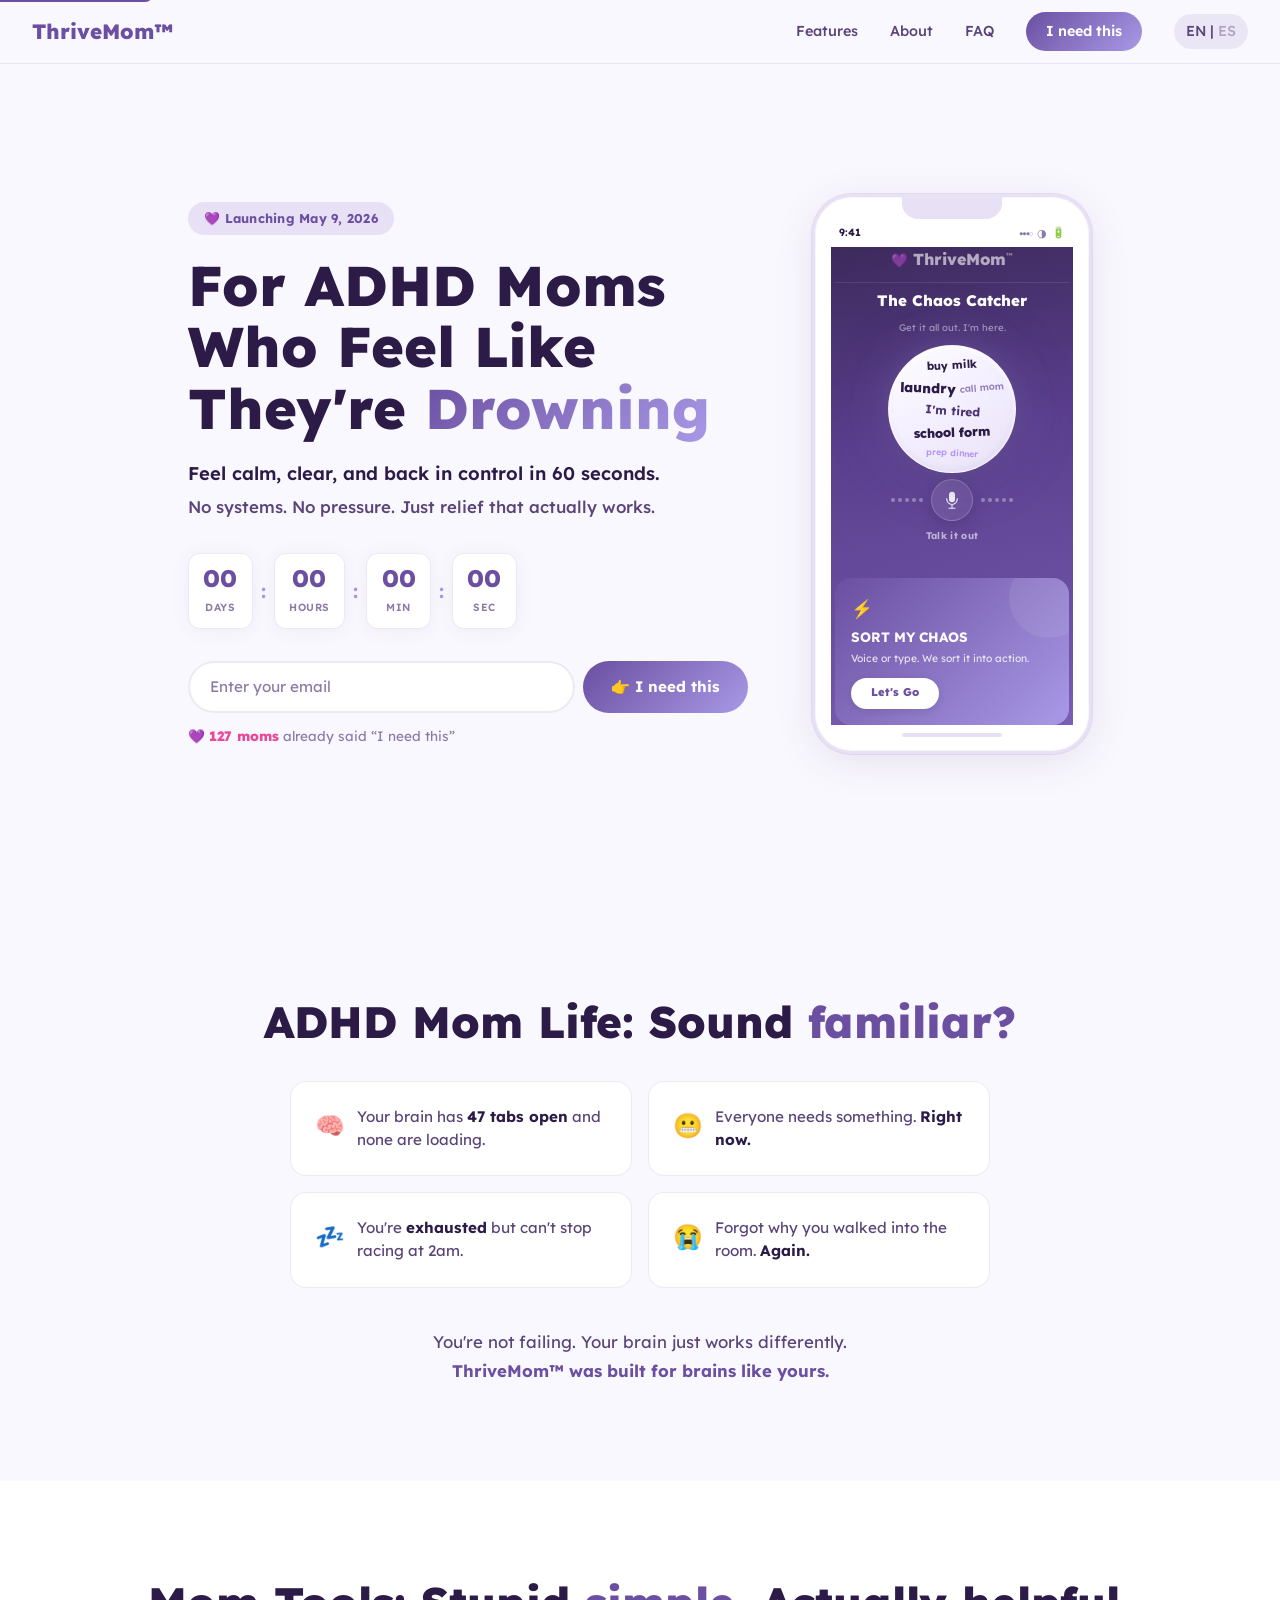
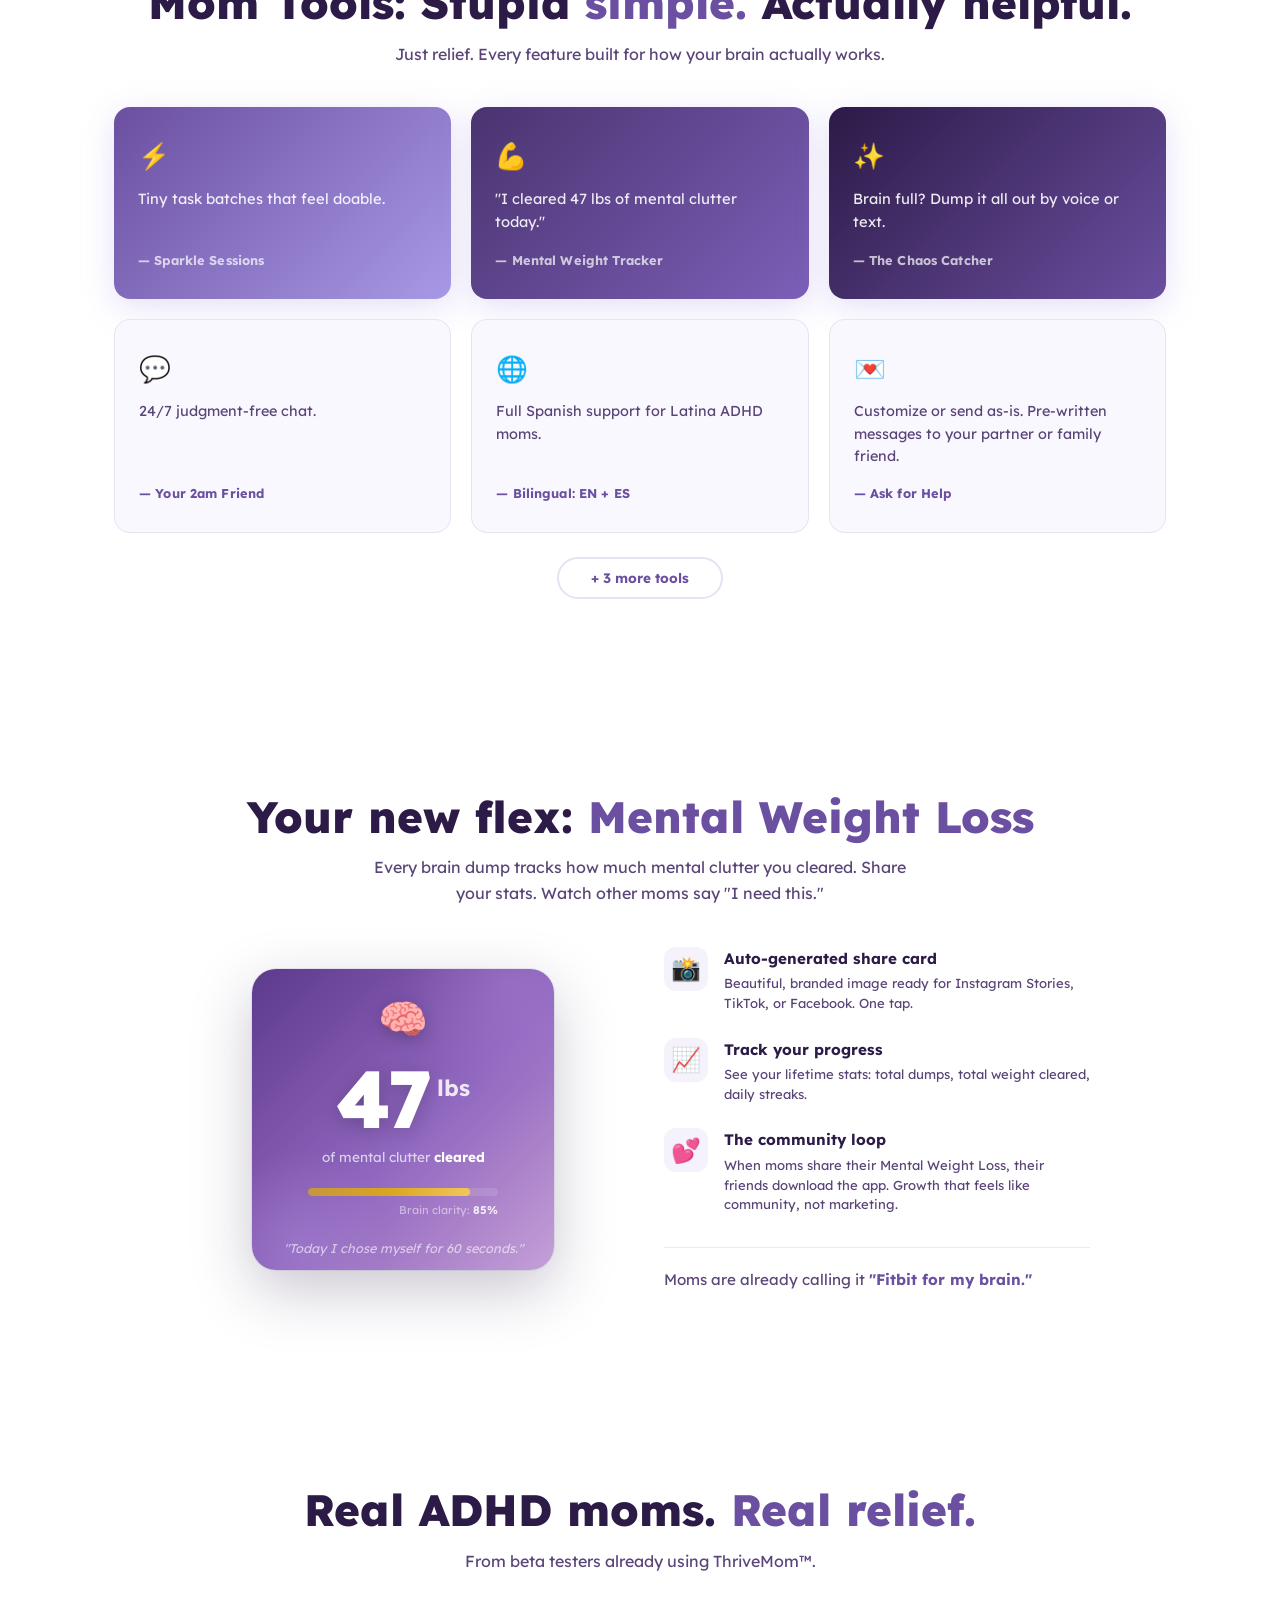
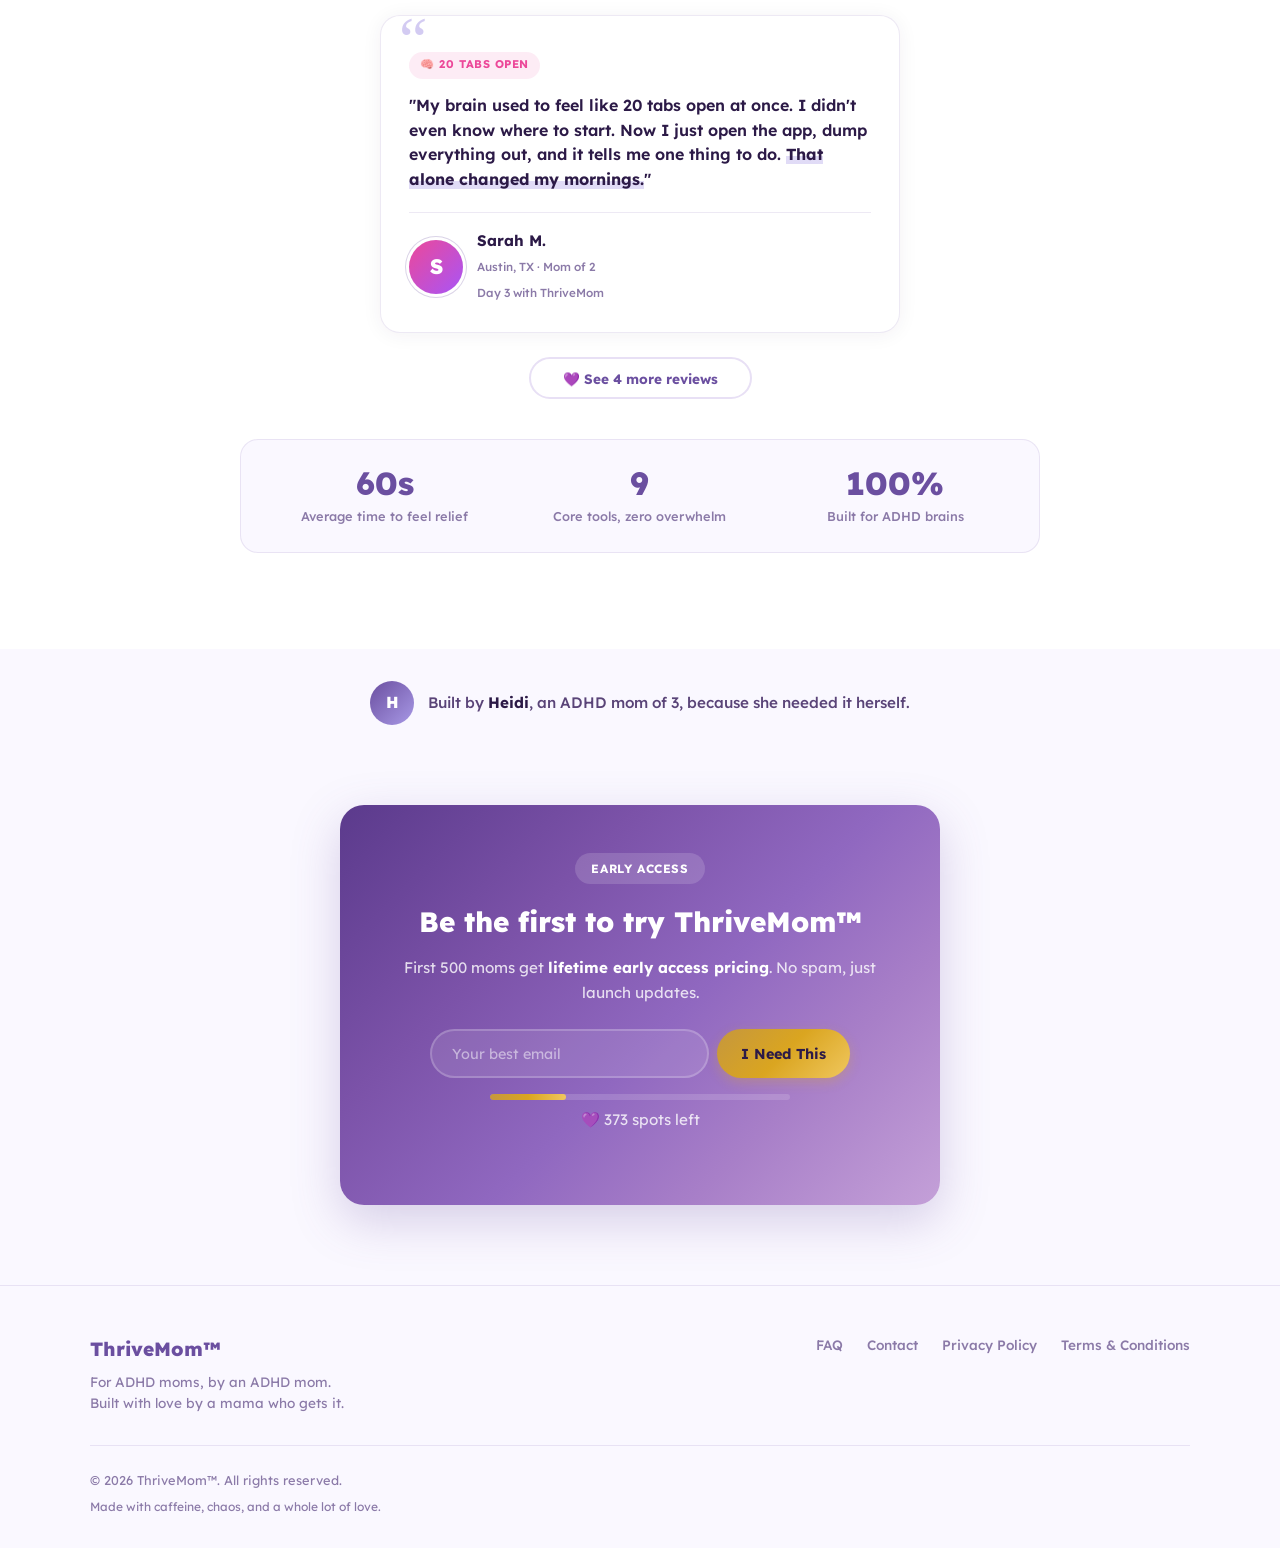
==== index.html @ eefe81d2 "Add copy protection: disable right-click, text select, AI scrapers - Disable right-click context men" ====
<!DOCTYPE html>
<html lang="en">
<head>
  <meta charset="UTF-8">
  <meta name="viewport" content="width=device-width, initial-scale=1.0">
  <title>ThriveMom™ | ADHD Moms: Calm, Clear, and in Control Again</title>
  <meta name="description" content="ThriveMom™: the first app for ADHD moms. Feel calm, clear, and in control in 60 seconds. Brain dumps, task batching, guided resets, chat, mood tracking.">
  <meta name="keywords" content="ADHD mom app, ADHD motherhood, overwhelmed mom help, ADHD support app, ADHD tools for moms, mom burnout, ADHD mom support, brain dump app, mental weight loss, chaos catcher, ADHD task batching, bilingual ADHD app, Latina ADHD mom">
  <meta name="author" content="ThriveMom™">
  <meta name="robots" content="index, follow">
  <meta name="theme-color" content="#6b4fa0">
  <link rel="canonical" href="https://thrivemom.app/">
  <link rel="alternate" hreflang="en" href="https://thrivemom.app/">
  <link rel="alternate" hreflang="es" href="https://thrivemom.app/es/">
  <link rel="alternate" hreflang="x-default" href="https://thrivemom.app/">
  <link rel="icon" href="/favicon.ico" sizes="32x32">
  <link rel="icon" href="data:image/svg+xml,<svg xmlns='http://www.w3.org/2000/svg' viewBox='0 0 100 100'><text y='.9em' font-size='90'>💜</text></svg>" type="image/svg+xml">
  <link rel="apple-touch-icon" href="/apple-touch-icon.png">

  <!-- Open Graph -->
  <meta property="og:title" content="ThriveMom™ | The App for ADHD Moms">
  <meta property="og:description" content="The first app for ADHD moms. Feel calm, clear, and in control again in under 60 seconds. Brain dump sorting, task batching, guided resets, 24/7 chat, mood tracking, bilingual EN/ES. Join the waitlist.">
  <meta property="og:url" content="https://thrivemom.app/">
  <meta property="og:type" content="website">
  <meta property="og:site_name" content="ThriveMom™">
  <meta property="og:locale" content="en_US">
  <meta property="og:locale:alternate" content="es_ES">
  <meta property="og:image" content="https://thrivemom.app/images/og-image.png">
  <meta property="og:image:width" content="1200">
  <meta property="og:image:height" content="630">
  <meta property="og:image:type" content="image/png">
  <meta property="og:image:alt" content="ThriveMom™: The app for ADHD moms, relief in 60 seconds">

  <!-- Twitter Card -->
  <meta name="twitter:card" content="summary_large_image">
  <meta name="twitter:title" content="ThriveMom™ | The App for ADHD Moms">
  <meta name="twitter:description" content="The first app for ADHD moms. Feel calm, clear, and in control again in 60 seconds. Join the waitlist.">
  <meta name="twitter:image" content="https://thrivemom.app/images/og-image.png">
  <meta name="twitter:site" content="@ThriveMomApp">

  <!-- Preconnect for performance -->
  <link rel="preconnect" href="https://plausible.io">
  <link rel="dns-prefetch" href="https://plausible.io">
  <link rel="preconnect" href="https://script.google.com">
  <link rel="dns-prefetch" href="https://script.google.com">

  <!-- JSON-LD: WebSite -->
  <script id="ld-website" type="application/ld+json">
  {
    "@context": "https://schema.org",
    "@type": "WebSite",
    "name": "ThriveMom\u2122",
    "url": "https://thrivemom.app/",
    "description": "The first app built for ADHD moms. Feel calm, clear, and in control again in under 60 seconds.",
    "inLanguage": ["en", "es"]
  }
  </script>

  <!-- JSON-LD: Organization -->
  <script id="ld-org" type="application/ld+json">
  {
    "@context": "https://schema.org",
    "@type": "Organization",
    "name": "ThriveMom\u2122",
    "url": "https://thrivemom.app/",
    "logo": "https://thrivemom.app/images/og-image.png",
    "founder": {
      "@type": "Person",
      "name": "Heidi",
      "description": "ADHD mom of 3 who built ThriveMom because she needed it herself"
    },
    "sameAs": [
      "https://twitter.com/ThriveMomApp"
    ],
    "areaServed": {
      "@type": "Country",
      "name": "US"
    }
  }
  </script>

  <!-- JSON-LD: App -->
  <script id="ld-app" type="application/ld+json">
  {
    "@context": "https://schema.org",
    "@type": "SoftwareApplication",
    "name": "ThriveMom\u2122",
    "applicationCategory": "LifestyleApplication",
    "operatingSystem": "iOS, Android",
    "description": "The first app built for ADHD moms. Feel calm, clear, and in control again in under 60 seconds with brain dump sorting, task batching, guided resets, 24/7 chat, mood tracking, and bilingual EN/ES support.",
    "url": "https://thrivemom.app",
    "author": {
      "@type": "Organization",
      "name": "ThriveMom\u2122",
      "url": "https://thrivemom.app"
    },
    "offers": {
      "@type": "Offer",
      "price": "0",
      "priceCurrency": "USD",
      "description": "Free tier available. Early access pricing for waitlist members."
    }
  }
  </script>

  <!-- JSON-LD: FAQ (rich snippets) -->
  <script id="ld-faq" type="application/ld+json">
  {
    "@context": "https://schema.org",
    "@type": "FAQPage",
    "mainEntity": [
      {
        "@type": "Question",
        "name": "When does ThriveMom\u2122 launch?",
        "acceptedAnswer": {
          "@type": "Answer",
          "text": "May 9, 2026. Join the waitlist to get notified the moment it goes live. Early waitlist members get priority access and special pricing."
        }
      },
      {
        "@type": "Question",
        "name": "Is ThriveMom\u2122 only for moms with an ADHD diagnosis?",
        "acceptedAnswer": {
          "@type": "Answer",
          "text": "Not at all. Whether you have a formal diagnosis, suspect you might have ADHD, or just feel chronically overwhelmed as a mom, ThriveMom\u2122 is designed for you."
        }
      },
      {
        "@type": "Question",
        "name": "Is ThriveMom\u2122 free?",
        "acceptedAnswer": {
          "@type": "Answer",
          "text": "ThriveMom\u2122 will have a free tier with core features. Early waitlist members (first 500) get lifetime early access pricing on the full version."
        }
      },
      {
        "@type": "Question",
        "name": "What makes ThriveMom\u2122 different?",
        "acceptedAnswer": {
          "@type": "Answer",
          "text": "Most apps are built for neurotypical brains. ThriveMom\u2122 is specifically designed for ADHD: low friction, instant gratification, no guilt trips. Everything takes under 60 seconds to start."
        }
      },
      {
        "@type": "Question",
        "name": "What is the Chaos Catcher?",
        "acceptedAnswer": {
          "@type": "Answer",
          "text": "A brain dump tool. Talk or type everything on your mind, hit Sort My Chaos, and it instantly organizes everything into action categories. It tracks your Mental Weight so you can see how many pounds of mental clutter you cleared and share it on social media."
        }
      },
      {
        "@type": "Question",
        "name": "Is ThriveMom\u2122 available in Spanish?",
        "acceptedAnswer": {
          "@type": "Answer",
          "text": "Yes. ThriveMom\u2122 has full bilingual support in English and Spanish, built specifically for Latina ADHD moms. Switch anytime with one tap."
        }
      }
    ]
  }
  </script>

  <!-- Analytics (Plausible) -->
  <script defer data-domain="thrivemom.app" src="https://plausible.io/js/script.js"></script>

  <!-- Block AI scrapers and content copying bots -->
  <meta name="robots" content="index, follow, noai, noimageai">

  <link rel="preload" href="fonts/lexend-latin.woff2" as="font" type="font/woff2" crossorigin>
  <link rel="stylesheet" href="styles.css?v=7">
</head>
<body>

  <a href="#top" class="skip-link">Skip to content</a>

  <!-- NAV -->
  <nav aria-label="Main navigation">
    <a href="/" class="nav-logo">ThriveMom™</a>
    <div class="nav-links" id="navLinks">
      <a href="#features">Features</a>
      <a href="#proof">About</a>
      <a href="/faq.html">FAQ</a>
      <a href="#waitlist" class="nav-cta">I need this</a>
      <a href="/es/" class="lang-toggle" aria-label="Switch language">
        <span class="lang-en">EN</span> | <span class="lang-es">ES</span>
      </a>
    </div>
    <button class="mobile-toggle" onclick="document.getElementById('navLinks').classList.toggle('open')" aria-label="Toggle menu">
      <span></span><span></span><span></span>
    </button>
  </nav>

  <!-- HERO -->
  <main>
  <section class="hero" id="top" aria-label="ThriveMom™ app pre-launch for ADHD moms">
    <div class="hero-content">
      <div class="hero-badge">&#128156; Launching May 9, 2026</div>
      <h1>For ADHD Moms Who Feel Like They're <span class="gradient-text">Drowning</span></h1>
      <p class="hero-sub">Feel calm, clear, and back in control in 60 seconds.<br><span class="hero-sub-light">No systems. No pressure. Just relief that actually works.</span></p>

      <!-- Countdown -->
      <div class="countdown" id="countdown" aria-label="Countdown to launch" role="timer">
        <div class="countdown-block">
          <span class="countdown-num" id="cd-days">00</span>
          <span class="countdown-label">Days</span>
        </div>
        <div class="countdown-sep">:</div>
        <div class="countdown-block">
          <span class="countdown-num" id="cd-hours">00</span>
          <span class="countdown-label">Hours</span>
        </div>
        <div class="countdown-sep">:</div>
        <div class="countdown-block">
          <span class="countdown-num" id="cd-mins">00</span>
          <span class="countdown-label">Min</span>
        </div>
        <div class="countdown-sep">:</div>
        <div class="countdown-block">
          <span class="countdown-num" id="cd-secs">00</span>
          <span class="countdown-label">Sec</span>
        </div>
      </div>

      <!-- Waitlist form -->
      <form id="heroForm" class="hero-form" onsubmit="return handleWaitlist(event, 'hero')" aria-label="Join the ThriveMom™ waitlist">
        <label for="heroEmail" class="sr-only">Email address</label>
        <input type="email" id="heroEmail" placeholder="Enter your email" autocomplete="email" required aria-label="Email address for waitlist">
        <button type="submit" id="heroBtn">&#128073; I need this</button>
      </form>
      <div id="heroSuccess" class="form-success" style="display:none;">
        <span class="success-icon">&#10003;</span>
        <p>You're on the list! Check your inbox.</p>
      </div>
      <p class="hero-proof">&#128156; <strong><span id="waitlistCount">127</span> moms</strong> already said &ldquo;I need this&rdquo;</p>
    </div>

    <!-- App mockup -->
    <div class="hero-mockup" role="img" aria-label="ThriveMom™ Chaos Catcher: voice and text brain dump with smart sorting">
      <div class="phone-frame">
        <div class="phone-notch"></div>
        <div class="phone-status-bar">
          <span class="status-time">9:41</span>
          <span class="status-icons">
            <span class="status-signal">&#9679;&#9679;&#9679;&#9675;</span>
            <span class="status-wifi">&#9681;</span>
            <span class="status-battery">&#128267;</span>
          </span>
        </div>
        <div class="phone-screen chaos-screen">
          <div class="mock-header chaos-header">
            <span class="mock-logo-icon">&#128156;</span> ThriveMom<sup style="font-size:0.45rem;vertical-align:super;opacity:0.6">™</sup>
          </div>
          <div class="chaos-title">The Chaos Catcher</div>
          <div class="chaos-subtitle">Get it all out. I'm here.</div>
          <div class="chaos-circle">
            <span class="chaos-word" style="font-size:0.7rem;font-weight:700;transform:rotate(-3deg)">buy milk</span>
            <span class="chaos-word" style="font-size:0.85rem;font-weight:800;transform:rotate(2deg)">laundry</span>
            <span class="chaos-word" style="font-size:0.6rem;font-weight:600;transform:rotate(-5deg);opacity:0.7">call mom</span>
            <span class="chaos-word" style="font-size:0.75rem;font-weight:700;transform:rotate(4deg)">I'm tired</span>
            <span class="chaos-word" style="font-size:0.8rem;font-weight:800;transform:rotate(-2deg)">school form</span>
            <span class="chaos-word" style="font-size:0.55rem;font-weight:600;transform:rotate(3deg);opacity:0.6">prep dinner</span>
          </div>
          <div class="chaos-mic">
            <div class="chaos-wave-dots">
              <span></span><span></span><span></span><span></span><span></span>
            </div>
            <div class="chaos-mic-btn">
              <svg width="18" height="18" viewBox="0 0 24 24" fill="rgba(255,255,255,0.9)"><path d="M12 1a4 4 0 0 0-4 4v6a4 4 0 0 0 8 0V5a4 4 0 0 0-4-4z"/><path d="M19 10v1a7 7 0 0 1-14 0v-1M12 18.5V23M8 23h8" stroke="rgba(255,255,255,0.9)" stroke-width="1.5" stroke-linecap="round" fill="none"/></svg>
            </div>
            <div class="chaos-wave-dots">
              <span></span><span></span><span></span><span></span><span></span>
            </div>
          </div>
          <div class="chaos-mic-label">Talk it out</div>
          <div class="mock-card">
            <div class="mock-card-icon">&#9889;</div>
            <div class="mock-card-title">SORT MY CHAOS</div>
            <div class="mock-card-desc">Voice or type. We sort it into action.</div>
            <div class="mock-card-btn">Let's Go</div>
          </div>
        </div>
        <div class="phone-home-bar"></div>
      </div>
    </div>
  </section>

  <!-- PROBLEM: ADHD Mom Struggles -->
  <section class="problem" id="problem" aria-label="Common ADHD mom struggles">
    <div class="container">
      <h2 class="section-title">ADHD Mom Life: Sound <span class="highlight">familiar?</span></h2>
      <div class="problem-grid">
        <div class="problem-card">
          <div class="problem-icon">&#129504;</div>
          <p>Your brain has <strong>47 tabs open</strong> and none are loading.</p>
        </div>
        <div class="problem-card">
          <div class="problem-icon">&#128556;</div>
          <p>Everyone needs something. <strong>Right now.</strong></p>
        </div>
        <div class="problem-card">
          <div class="problem-icon">&#128164;</div>
          <p>You're <strong>exhausted</strong> but can't stop racing at 2am.</p>
        </div>
        <div class="problem-card">
          <div class="problem-icon">&#128557;</div>
          <p>Forgot why you walked into the room. <strong>Again.</strong></p>
        </div>
      </div>
      <p class="problem-cta">You're not failing. Your brain just works differently.<br><strong>ThriveMom™ was built for brains like yours.</strong></p>
    </div>
  </section>

  <!-- FEATURES: ADHD Support Tools -->
  <section class="features" id="features" aria-label="ThriveMom™ app features for ADHD moms">
    <div class="container">
      <h2 class="section-title">Mom Tools: Stupid <span class="highlight">simple.</span> Actually helpful.</h2>
      <p class="section-desc">Just relief. Every feature built for how your brain actually works.</p>
      <div class="features-grid">
        <div class="feature-card featured">
          <div class="feature-icon">&#9889;</div>
          <p class="feature-benefit">Tiny task batches that feel doable.</p>
          <h3 class="feature-name">&mdash; Sparkle Sessions</h3>
        </div>
        <div class="feature-card featured">
          <div class="feature-icon">&#128170;</div>
          <p class="feature-benefit">"I cleared 47 lbs of mental clutter today."</p>
          <h3 class="feature-name">&mdash; Mental Weight Tracker</h3>
        </div>
        <div class="feature-card featured">
          <div class="feature-icon">&#10024;</div>
          <p class="feature-benefit">Brain full? Dump it all out by voice or text.</p>
          <h3 class="feature-name">&mdash; The Chaos Catcher</h3>
        </div>
        <div class="feature-card">
          <div class="feature-icon">&#128172;</div>
          <p class="feature-benefit">24/7 judgment-free chat.</p>
          <h3 class="feature-name">&mdash; Your 2am Friend</h3>
        </div>
        <div class="feature-card">
          <div class="feature-icon">&#127760;</div>
          <p class="feature-benefit">Full Spanish support for Latina ADHD moms.</p>
          <h3 class="feature-name">&mdash; Bilingual: EN + ES</h3>
        </div>
        <div class="feature-card">
          <div class="feature-icon">&#128140;</div>
          <p class="feature-benefit">Customize or send as-is. Pre-written messages to your partner or family friend.</p>
          <h3 class="feature-name">&mdash; Ask for Help</h3>
        </div>
      </div>
      <!-- Hidden cards -->
      <div class="features-grid features-extra" id="featuresExtra" style="display:none;margin-top:1.25rem;">
        <div class="feature-card">
          <div class="feature-icon">&#128200;</div>
          <p class="feature-benefit">Daily check-ins, weekly mood maps, wins jar, and streaks.</p>
          <h3 class="feature-name">&mdash; Mood Tracking</h3>
        </div>
        <div class="feature-card">
          <div class="feature-icon">&#129495;&#8205;&#9792;&#65039;</div>
          <p class="feature-benefit">Mood-specific breathing exercises.</p>
          <h3 class="feature-name">&mdash; Quick Reset</h3>
        </div>
        <div class="feature-card">
          <div class="feature-icon">&#9201;</div>
          <p class="feature-benefit">Breaks tasks into tiny, doable chunks.</p>
          <h3 class="feature-name">&mdash; Focus Timer</h3>
        </div>
      </div>
      <button class="features-toggle" id="featuresToggle" onclick="toggleMoreFeatures()">
        + 3 more tools
      </button>
    </div>
  </section>

  <!-- MENTAL WEIGHT: The Viral Hook -->
  <section class="chat-preview" id="mental-weight" aria-label="Mental Weight Tracker viral sharing feature">
    <div class="container">
      <h2 class="section-title">Your new flex: <span class="highlight">Mental Weight Loss</span></h2>
      <p class="section-desc">Every brain dump tracks how much mental clutter you cleared. Share your stats. Watch other moms say "I need this."</p>

      <div class="mw-showcase">
        <!-- Left: the share card (what gets posted to socials) -->
        <div class="mw-card" role="img" aria-label="Mental Weight share card showing 47 lbs cleared">
          <div class="mw-card-glow"></div>
          <div class="mw-card-inner">
            <div class="mw-card-badge">&#128156; ThriveMom™</div>
            <div class="mw-card-emoji">&#129504;</div>
            <div class="mw-card-number-wrap">
              <div class="mw-card-number">47</div>
              <div class="mw-card-lbs">lbs</div>
            </div>
            <div class="mw-card-unit">of mental clutter <strong>cleared</strong></div>
            <div class="mw-card-bar-wrap">
              <div class="mw-card-bar"><div class="mw-card-bar-fill"></div></div>
              <div class="mw-card-clarity">Brain clarity: <strong>85%</strong></div>
            </div>
            <div class="mw-card-quote">"Today I chose myself for 60 seconds."</div>
            <div class="mw-card-tags">#MentalWeightLoss &nbsp; #ADHDMom &nbsp; #ThriveMom</div>
          </div>
        </div>

        <!-- Right: social proof + explanation -->
        <div class="mw-details">
          <div class="mw-detail-item">
            <span class="mw-detail-icon">&#128248;</span>
            <div>
              <strong>Auto-generated share card</strong>
              <p>Beautiful, branded image ready for Instagram Stories, TikTok, or Facebook. One tap.</p>
            </div>
          </div>
          <div class="mw-detail-item">
            <span class="mw-detail-icon">&#128200;</span>
            <div>
              <strong>Track your progress</strong>
              <p>See your lifetime stats: total dumps, total weight cleared, daily streaks.</p>
            </div>
          </div>
          <div class="mw-detail-item">
            <span class="mw-detail-icon">&#128149;</span>
            <div>
              <strong>The community loop</strong>
              <p>When moms share their Mental Weight Loss, their friends download the app. Growth that feels like community, not marketing.</p>
            </div>
          </div>
          <p class="mw-fitbit">Moms are already calling it <strong>"Fitbit for my brain."</strong></p>
        </div>
      </div>
    </div>
  </section>

  <!-- SOCIAL PROOF / REVIEWS -->
  <section class="social-proof" id="proof" aria-label="Real reviews from beta testers">
    <div class="container">
      <h2 class="section-title">Real ADHD moms. <span class="highlight">Real relief.</span></h2>
      <p class="section-desc">From beta testers already using ThriveMom&trade;.</p>

      <div class="reviews-grid">
        <div class="review-card">
          <span class="review-context">&#129504; 20 tabs open</span>
          <p class="review-quote">"My brain used to feel like 20 tabs open at once. I didn't even know where to start. Now I just open the app, dump everything out, and it tells me one thing to do. <strong>That alone changed my mornings.</strong>"</p>
          <div class="review-attrib">
            <div class="review-avatar a1">S</div>
            <div class="review-meta">
              <strong>Sarah M.</strong>
              <span>Austin, TX &middot; Mom of 2<br>Day 3 with ThriveMom</span>
            </div>
          </div>
        </div>
      </div>

      <div class="reviews-grid reviews-extra" id="reviewsExtra" style="display:none;margin-top:1.25rem;">
        <div class="review-card">
          <span class="review-context">&#128566; Overwhelm shutdown</span>
          <p class="review-quote">"I thought something was wrong with me. I'd get overwhelmed and shut down constantly. <strong>This is the first thing that actually calms me down without making me feel worse.</strong>"</p>
          <div class="review-attrib">
            <div class="review-avatar a2">J</div>
            <div class="review-meta">
              <strong>Jessica R.</strong>
              <span>Portland, OR &middot; Mom of 3<br>2 weeks in, used daily</span>
            </div>
          </div>
        </div>
        <div class="review-card">
          <span class="review-context">&#127744; Mid-spiral rescue</span>
          <p class="review-quote">"I didn't think anything could help in the moment. But I tried it once when I was spiraling... <strong>and within a minute I felt more in control.</strong>"</p>
          <div class="review-attrib">
            <div class="review-avatar a3">M</div>
            <div class="review-meta">
              <strong>Maria L.</strong>
              <span>Miami, FL &middot; Mom of 1<br>21 days, daily user</span>
            </div>
          </div>
        </div>
        <div class="review-card">
          <span class="review-context">&#9889; Morning chaos</span>
          <p class="review-quote">"Getting my kids ready used to feel chaotic every single day. Now I use this before things spiral, and everything feels... lighter. <strong>Not perfect. Just manageable.</strong>"</p>
          <div class="review-attrib">
            <div class="review-avatar a4">D</div>
            <div class="review-meta">
              <strong>Diana K.</strong>
              <span>Denver, CO &middot; Mom of 2<br>1 week in</span>
            </div>
          </div>
        </div>
        <div class="review-card">
          <span class="review-context">&#128156; Showing up calmer</span>
          <p class="review-quote">"I always felt like I was failing at motherhood. This doesn't fix everything... <strong>but it helps me show up calmer. And that changes everything.</strong>"</p>
          <div class="review-attrib">
            <div class="review-avatar a5">R</div>
            <div class="review-meta">
              <strong>Rachel T.</strong>
              <span>Chicago, IL &middot; Mom of 3<br>10 days, used daily</span>
            </div>
          </div>
        </div>
      </div>

      <button type="button" class="reviews-toggle" id="reviewsToggle" onclick="toggleMoreReviews()">
        &#128156; See 4 more reviews
      </button>

      <div class="review-stats">
        <div class="stat">
          <span class="stat-num">60s</span>
          <span class="stat-label">Average time to feel relief</span>
        </div>
        <div class="stat">
          <span class="stat-num">9</span>
          <span class="stat-label">Core tools, zero overwhelm</span>
        </div>
        <div class="stat">
          <span class="stat-num">100%</span>
          <span class="stat-label">Built for ADHD brains</span>
        </div>
      </div>
    </div>
  </section>

  <!-- FOUNDER ONE-LINER -->
  <div class="founder-line">
    <div class="founder-avatar">H</div>
    <p>Built by <strong>Heidi</strong>, an ADHD mom of 3, because she needed it herself.</p>
  </div>

  <!-- WAITLIST CTA -->
  <section class="waitlist-cta" id="waitlist" aria-label="Join the ThriveMom™ early access waitlist">
    <div class="container">
      <div class="waitlist-box">
        <div class="waitlist-badge">Early Access</div>
        <h2>Be the first to try ThriveMom™</h2>
        <p>First 500 moms get <strong>lifetime early access pricing</strong>. No spam, just launch updates.</p>
        <form id="waitlistForm" class="waitlist-form" onsubmit="return handleWaitlist(event, 'waitlist')" aria-label="Save your spot on the ThriveMom™ waitlist">
          <label for="waitlistEmail" class="sr-only">Email address</label>
          <input type="email" id="waitlistEmail" placeholder="Your best email" autocomplete="email" required aria-label="Email address for early access">
          <button type="submit" id="waitlistBtn">I Need This</button>
        </form>
        <div id="waitlistSuccess" class="form-success" style="display:none;">
          <span class="success-icon">&#10003;</span>
          <p>You're in! We'll email you before anyone else.</p>
        </div>
        <div class="waitlist-progress">
          <div class="progress-bar" role="progressbar" aria-valuenow="127" aria-valuemin="0" aria-valuemax="500" aria-label="373 spots left"><div class="progress-fill" style="width: 25.4%"></div></div>
          <p class="waitlist-count">&#128156; 373 spots left</p>
        </div>
      </div>
    </div>
  </section>

  <!-- FAQ -->
  </main>

  <!-- FOOTER -->
  <footer>
    <div class="footer-content">
      <div class="footer-brand">
        <span class="footer-logo">ThriveMom™</span>
        <p>For ADHD moms, by an ADHD mom.<br>Built with love by a mama who gets it.</p>
      </div>
      <div class="footer-links">
        <a href="/faq.html">FAQ</a>
        <a href="mailto:support@thrivemom.app">Contact</a>
        <a href="/privacy.html">Privacy Policy</a>
        <a href="/terms.html">Terms &amp; Conditions</a>
      </div>
    </div>
    <div class="footer-bottom">
      <p>&copy; 2026 ThriveMom™. All rights reserved.</p>
      <p style="color: var(--text-muted); font-size: 0.75rem; margin-top: 0.4rem;">Made with caffeine, chaos, and a whole lot of love.</p>
    </div>
  </footer>

  <script defer src="script.js?v=18"></script>
  <script>document.addEventListener('contextmenu',function(e){e.preventDefault()});document.onkeydown=function(e){if(e.ctrlKey&&(e.key==='u'||e.key==='s'||e.key==='c'))return false};</script>
</body>
</html>
---- styles.css ----
/* Self-hosted Lexend font */
@font-face {
  font-family: 'Lexend';
  font-style: normal;
  font-weight: 400 800;
  font-display: swap;
  src: url('fonts/lexend-latin.woff2') format('woff2');
  unicode-range: U+0000-00FF, U+0131, U+0152-0153, U+02BB-02BC, U+02C6, U+02DA, U+02DC, U+0304, U+0308, U+0329, U+2000-206F, U+20AC, U+2122, U+2191, U+2193, U+2212, U+2215, U+FEFF, U+FFFD;
}

*, *::before, *::after { box-sizing: border-box; margin: 0; padding: 0; }

:root {
  --purple-deep: #2c1a47;
  --purple-mid: #6b4fa0;
  --purple-light: #a899e6;
  --purple-pale: #e8e0f5;
  --purple-wash: #f5f2fc;
  --bg: #faf8ff;
  --white: #ffffff;
  --text: #2c1a47;
  --text-secondary: #5a4478;
  --text-muted: #8b7aa8;
  --accent-pink: #ec4899;
  --accent-green: #10b981;
  --border: rgba(107, 79, 160, 0.12);
  --shadow: 0 2px 20px rgba(44, 26, 71, 0.06);
  --shadow-lg: 0 8px 40px rgba(44, 26, 71, 0.1);
  --gradient: linear-gradient(135deg, #6b4fa0, #a899e6);
}

html { scroll-behavior: smooth; }

body {
  font-family: 'Lexend', -apple-system, BlinkMacSystemFont, sans-serif;
  background: var(--bg);
  color: var(--text);
  line-height: 1.6;
  overflow-x: hidden;
  opacity: 0;
  animation: pageReveal 0.5s ease-out 0.1s forwards;
}

@keyframes pageReveal {
  from { opacity: 0; transform: translateY(6px); }
  to { opacity: 1; transform: translateY(0); }
}

@keyframes fadeUp {
  from { opacity: 0; transform: translateY(24px); }
  to { opacity: 1; transform: translateY(0); }
}

@keyframes float {
  0%, 100% { transform: translateY(0); }
  50% { transform: translateY(-8px); }
}

@keyframes pulse {
  0%, 100% { transform: scale(1); }
  50% { transform: scale(1.05); }
}

/* ===== NAV ===== */
nav {
  position: fixed;
  top: 0; left: 0; right: 0;
  z-index: 100;
  background: rgba(250, 248, 255, 0.9);
  backdrop-filter: blur(20px);
  border-bottom: 1px solid var(--border);
  padding: 0 2rem;
  height: 64px;
  display: flex;
  align-items: center;
  justify-content: space-between;
}

.nav-logo {
  font-weight: 800;
  font-size: 1.3rem;
  color: var(--purple-mid);
  text-decoration: none;
}

.nav-links { display: flex; gap: 2rem; align-items: center; }
.nav-links a {
  color: var(--text-secondary);
  text-decoration: none;
  font-size: 0.9rem;
  font-weight: 500;
  transition: color 0.2s;
}
.nav-links a:hover { color: var(--purple-mid); }

.nav-cta {
  background: var(--gradient) !important;
  color: white !important;
  padding: 0.5rem 1.25rem;
  border-radius: 50px;
  font-weight: 600 !important;
  transition: opacity 0.2s, transform 0.2s;
}
.nav-cta:hover { opacity: 0.9; transform: translateY(-1px); }

.lang-toggle {
  background: rgba(107,79,160,0.1);
  border: none;
  text-decoration: none;
  color: var(--purple-mid);
  padding: 0.35rem 0.75rem;
  border-radius: 50px;
  font-size: 0.7rem;
  font-weight: 700;
  font-family: inherit;
  cursor: pointer;
  transition: background 0.2s;
  white-space: nowrap;
}
.lang-toggle:hover { background: rgba(107,79,160,0.18); }
.lang-en { opacity: 1; }
.lang-es { opacity: 0.4; }
body.es .lang-en { opacity: 0.4; }
body.es .lang-es { opacity: 1; }

.mobile-toggle {
  display: none;
  background: none;
  border: none;
  cursor: pointer;
  flex-direction: column;
  gap: 5px;
  padding: 4px;
}
.mobile-toggle span {
  display: block;
  width: 22px;
  height: 2px;
  background: var(--purple-mid);
  border-radius: 2px;
  transition: 0.2s;
}

/* ===== SHARED ===== */
.container { max-width: 1100px; margin: 0 auto; padding: 0 1.5rem; }

.section-title {
  text-align: center;
  font-size: clamp(1.8rem, 4vw, 2.75rem);
  font-weight: 800;
  margin-bottom: 1rem;
  line-height: 1.2;
}

.highlight { color: var(--purple-mid); }

.gradient-text {
  background: var(--gradient);
  -webkit-background-clip: text;
  -webkit-text-fill-color: transparent;
  background-clip: text;
}

.section-desc {
  text-align: center;
  color: var(--text-secondary);
  max-width: 550px;
  margin: -0.25rem auto 2.5rem;
  font-size: 1rem;
}

/* ===== HERO ===== */
.hero {
  min-height: 100vh;
  display: flex;
  align-items: center;
  justify-content: center;
  gap: 4rem;
  padding: 7rem 2rem 4rem;
  max-width: 1200px;
  margin: 0 auto;
}

.hero-content {
  flex: 1;
  max-width: 560px;
}

.hero-badge {
  display: inline-block;
  background: var(--purple-pale);
  color: var(--purple-mid);
  padding: 0.4rem 1rem;
  border-radius: 50px;
  font-size: 0.8rem;
  font-weight: 700;
  letter-spacing: 0.02em;
  margin-bottom: 1.25rem;
  animation: fadeUp 0.5s ease-out 0.2s both;
}

.hero h1 {
  font-size: clamp(2.2rem, 5vw, 3.5rem);
  font-weight: 900;
  line-height: 1.1;
  margin-bottom: 1.25rem;
  animation: fadeUp 0.5s ease-out 0.3s both;
}

.hero-sub {
  font-size: 1.15rem;
  color: var(--purple-deep);
  font-weight: 600;
  margin-bottom: 2rem;
  line-height: 1.55;
  animation: fadeUp 0.5s ease-out 0.4s both;
}

.hero-sub-light {
  display: inline-block;
  margin-top: 0.35rem;
  color: var(--text-secondary);
  font-weight: 500;
  font-size: 1.05rem;
}

.hero-proof strong { color: var(--accent-pink); font-weight: 800; }

/* Countdown */
.countdown {
  display: flex;
  gap: 0.5rem;
  align-items: center;
  margin-bottom: 2rem;
  animation: fadeUp 0.5s ease-out 0.45s both;
}

.countdown-block {
  background: var(--white);
  border: 1px solid var(--border);
  border-radius: 12px;
  padding: 0.6rem 0.9rem;
  text-align: center;
  min-width: 60px;
  box-shadow: var(--shadow);
}

.countdown-num {
  display: block;
  font-size: 1.5rem;
  font-weight: 800;
  color: var(--purple-mid);
  line-height: 1.2;
}

.countdown-label {
  font-size: 0.65rem;
  color: var(--text-muted);
  font-weight: 600;
  text-transform: uppercase;
  letter-spacing: 0.05em;
}

.countdown-sep {
  font-size: 1.25rem;
  font-weight: 700;
  color: var(--purple-light);
}

/* Hero form */
.hero-form {
  display: flex;
  gap: 0.5rem;
  animation: fadeUp 0.5s ease-out 0.5s both;
}

.hero-form input {
  flex: 1;
  padding: 0.9rem 1.25rem;
  border-radius: 50px;
  border: 2px solid var(--border);
  background: var(--white);
  font-family: inherit;
  font-size: 0.95rem;
  color: var(--text);
  outline: none;
  transition: border-color 0.2s;
}

.hero-form input:focus { border-color: var(--purple-mid); }

.hero-form input::placeholder { color: var(--text-muted); }

.hero-form button {
  padding: 0.9rem 1.75rem;
  border-radius: 50px;
  border: none;
  background: var(--gradient);
  color: white;
  font-family: inherit;
  font-size: 0.95rem;
  font-weight: 700;
  cursor: pointer;
  transition: opacity 0.2s, transform 0.2s;
  white-space: nowrap;
}

.hero-form button:hover { opacity: 0.9; transform: translateY(-1px); }

.hero-proof {
  font-size: 0.85rem;
  color: var(--text-muted);
  margin-top: 0.75rem;
  animation: fadeUp 0.5s ease-out 0.55s both;
}

/* Form success */
.form-success {
  animation: fadeUp 0.4s ease-out;
}

.success-icon {
  display: inline-flex;
  align-items: center;
  justify-content: center;
  width: 48px;
  height: 48px;
  border-radius: 50%;
  background: rgba(16, 185, 129, 0.1);
  color: var(--accent-green);
  font-size: 1.25rem;
  font-weight: 700;
  margin-bottom: 0.75rem;
}

.form-success p {
  font-weight: 600;
  color: var(--text);
  margin-bottom: 0.5rem;
}

.share-prompt {
  margin-top: 1rem;
}

.share-prompt p {
  font-size: 0.8rem;
  color: var(--text-muted);
  font-weight: 500;
  margin-bottom: 0.5rem;
}

.share-btns {
  display: flex;
  gap: 0.5rem;
}

.share-btn {
  width: 36px;
  height: 36px;
  border-radius: 50%;
  border: 1px solid var(--border);
  background: var(--white);
  color: var(--text-secondary);
  font-size: 0.9rem;
  font-weight: 700;
  cursor: pointer;
  transition: all 0.2s;
  display: flex;
  align-items: center;
  justify-content: center;
  font-family: inherit;
}

.share-btn:hover { background: var(--purple-pale); color: var(--purple-mid); }

/* App mockup */
.hero-mockup {
  flex-shrink: 0;
  animation: fadeUp 0.6s ease-out 0.4s both;
}

.phone-frame {
  width: 280px;
  height: 560px;
  background: var(--white);
  border-radius: 40px;
  border: 3px solid var(--purple-pale);
  box-shadow: var(--shadow-lg), 0 0 0 1px var(--border), inset 0 0 0 1px rgba(107,79,160,0.05);
  overflow: hidden;
  padding: 0 1rem 0.5rem;
  animation: float 4s ease-in-out infinite;
  position: relative;
  display: flex;
  flex-direction: column;
}

/* Notch */
.phone-notch {
  width: 100px;
  height: 22px;
  background: var(--purple-pale);
  border-radius: 0 0 16px 16px;
  margin: 0 auto;
  flex-shrink: 0;
}

/* Status bar */
.phone-status-bar {
  display: flex;
  justify-content: space-between;
  align-items: center;
  padding: 0.35rem 0.5rem 0.25rem;
  flex-shrink: 0;
}

.status-time {
  font-size: 0.65rem;
  font-weight: 700;
  color: var(--text);
}

.status-icons {
  display: flex;
  align-items: center;
  gap: 0.3rem;
  font-size: 0.55rem;
  color: var(--text-muted);
}

.status-signal { letter-spacing: -1px; font-size: 0.45rem; }
.status-wifi { font-size: 0.7rem; }
.status-battery { font-size: 0.65rem; }

/* Screen */
.phone-screen {
  flex: 1;
  display: flex;
  flex-direction: column;
  gap: 0.9rem;
  padding: 0 0.25rem;
  overflow: hidden;
}

.mock-header {
  font-weight: 800;
  font-size: 1rem;
  color: var(--purple-mid);
  text-align: center;
  padding-bottom: 0.6rem;
  border-bottom: 1px solid var(--border);
}

.mock-logo-icon {
  font-size: 0.85rem;
}

.mock-greeting {
  font-size: 0.95rem;
  font-weight: 700;
  color: var(--text);
  line-height: 1.3;
}

.mock-moods {
  display: flex;
  flex-direction: column;
  gap: 0.35rem;
}

.mock-mood {
  padding: 0.55rem 0.7rem;
  border-radius: 10px;
  font-size: 0.72rem;
  font-weight: 500;
  color: var(--text-secondary);
  background: var(--purple-wash);
  border: 1.5px solid transparent;
  transition: all 0.2s;
}

.mock-mood.active {
  background: var(--purple-pale);
  border-color: var(--purple-mid);
  color: var(--purple-mid);
  font-weight: 700;
  box-shadow: 0 2px 8px rgba(107,79,160,0.15);
}

.mock-card {
  background: var(--gradient);
  border-radius: 16px;
  padding: 1rem 1rem;
  color: white;
  margin-top: auto;
  box-shadow: 0 4px 16px rgba(107,79,160,0.25);
  position: relative;
  overflow: hidden;
}

.mock-card::after {
  content: '';
  position: absolute;
  top: -20px;
  right: -20px;
  width: 80px;
  height: 80px;
  background: rgba(255,255,255,0.08);
  border-radius: 50%;
}

.mock-card-icon {
  font-size: 1.1rem;
  margin-bottom: 0.25rem;
}

.mock-card-title { font-weight: 700; font-size: 0.85rem; }
.mock-card-desc { font-size: 0.65rem; opacity: 0.8; margin: 0.2rem 0 0.65rem; }

.mock-card-btn {
  display: inline-block;
  background: white;
  color: var(--purple-mid);
  padding: 0.4rem 1.25rem;
  border-radius: 50px;
  font-size: 0.7rem;
  font-weight: 800;
  box-shadow: 0 2px 8px rgba(0,0,0,0.1);
}

/* Chaos Catcher mockup */
.chaos-screen {
  background: linear-gradient(170deg, #3d2a5c 0%, #5B3F8F 40%, #6b4fa0 75%, #7c5fb8 100%) !important;
  gap: 0.4rem !important;
}
.chaos-header {
  color: rgba(255,255,255,0.6) !important;
  border-bottom-color: rgba(255,255,255,0.1) !important;
}
.chaos-title {
  font-size: 0.95rem;
  font-weight: 800;
  color: white;
  text-align: center;
}
.chaos-subtitle {
  font-size: 0.6rem;
  color: rgba(255,255,255,0.5);
  text-align: center;
  margin-bottom: 0.2rem;
}
.chaos-circle {
  width: 128px;
  height: 128px;
  border-radius: 50%;
  background: linear-gradient(145deg, #ffffff 0%, #f3eeff 50%, #e8e0f5 100%);
  margin: 0 auto;
  display: flex;
  flex-wrap: wrap;
  align-items: center;
  justify-content: center;
  gap: 0.1rem 0.25rem;
  padding: 0.65rem;
  box-shadow:
    0 0 40px rgba(168,153,230,0.25),
    0 0 80px rgba(107,79,160,0.1),
    0 8px 24px rgba(0,0,0,0.15),
    inset 0 2px 4px rgba(255,255,255,0.9),
    inset 0 -2px 6px rgba(107,79,160,0.08);
  border: 1px solid rgba(255,255,255,0.6);
  position: relative;
}
.chaos-circle::before {
  content: '';
  position: absolute;
  inset: -12px;
  border-radius: 50%;
  background: radial-gradient(circle, rgba(255,255,255,0.1) 0%, transparent 70%);
  animation: circleGlow 3s ease-in-out infinite;
  pointer-events: none;
}
@keyframes circleGlow {
  0%, 100% { opacity: 0.5; transform: scale(1); }
  50% { opacity: 1; transform: scale(1.05); }
}
.chaos-word {
  font-family: inherit;
  white-space: nowrap;
  line-height: 1.15;
  color: #4A3370;
}
.chaos-circle .chaos-word:nth-child(1) { color: #2c1a47; }
.chaos-circle .chaos-word:nth-child(2) { color: #2c1a47; }
.chaos-circle .chaos-word:nth-child(3) { color: #6b4fa0; }
.chaos-circle .chaos-word:nth-child(4) { color: #4A3370; }
.chaos-circle .chaos-word:nth-child(5) { color: #2c1a47; }
.chaos-circle .chaos-word:nth-child(6) { color: #8b5cf6; }
.chaos-mic {
  display: flex;
  align-items: center;
  justify-content: center;
  gap: 0.5rem;
}
.chaos-wave-dots {
  display: flex;
  align-items: center;
  gap: 3px;
}
.chaos-wave-dots span {
  display: block;
  width: 4px;
  height: 4px;
  border-radius: 50%;
  background: rgba(255,255,255,0.35);
}
.chaos-mic-btn {
  width: 42px;
  height: 42px;
  border-radius: 50%;
  background: linear-gradient(135deg, rgba(255,255,255,0.12), rgba(255,255,255,0.06));
  border: 1.5px solid rgba(255,255,255,0.2);
  display: flex;
  align-items: center;
  justify-content: center;
  box-shadow: 0 4px 16px rgba(0,0,0,0.15);
}
.chaos-mic-label {
  font-size: 0.6rem;
  font-weight: 700;
  color: rgba(255,255,255,0.6);
  text-align: center;
  letter-spacing: 0.3px;
}

/* Home bar */
.phone-home-bar {
  width: 100px;
  height: 4px;
  background: var(--purple-pale);
  border-radius: 4px;
  margin: 0.5rem auto 0.4rem;
  flex-shrink: 0;
}

/* ===== CHAT PREVIEW / MENTAL WEIGHT ===== */
.chat-preview {
  padding: 6rem 0;
  background: var(--white);
}

/* Mental Weight Showcase */
.mw-showcase {
  display: grid;
  grid-template-columns: 1fr 1fr;
  gap: 3rem;
  align-items: center;
  max-width: 900px;
  margin: 2.5rem auto 0;
}

.mw-card {
  position: relative;
  border-radius: 24px;
  overflow: hidden;
  aspect-ratio: 1 / 1;
  max-width: 380px;
  margin: 0 auto;
  box-shadow: 0 20px 60px rgba(44, 26, 71, 0.25), 0 0 0 1px rgba(107, 79, 160, 0.1);
}

.mw-card-glow {
  position: absolute;
  inset: 0;
  background: linear-gradient(135deg, #5b3a8c 0%, #7b52a8 30%, #9068c0 55%, #a87fc8 75%, #c4a0d8 100%);
}

.mw-card-glow::before {
  content: '';
  position: absolute;
  top: -30%;
  right: -20%;
  width: 70%;
  height: 70%;
  background: radial-gradient(circle, rgba(180, 140, 220, 0.3), transparent 70%);
  border-radius: 50%;
}

.mw-card-glow::after {
  content: '';
  position: absolute;
  bottom: -20%;
  left: -15%;
  width: 60%;
  height: 60%;
  background: radial-gradient(circle, rgba(200, 170, 235, 0.2), transparent 70%);
  border-radius: 50%;
}

.mw-card-inner {
  position: relative;
  z-index: 1;
  height: 100%;
  display: flex;
  flex-direction: column;
  align-items: center;
  justify-content: center;
  padding: 2rem 1.5rem;
  text-align: center;
}

.mw-card-badge {
  font-size: 0.65rem;
  font-weight: 700;
  color: rgba(255,255,255,0.5);
  letter-spacing: 1px;
  margin-bottom: 1rem;
}

.mw-card-emoji {
  font-size: 2.5rem;
  margin-bottom: 0.5rem;
  filter: drop-shadow(0 4px 8px rgba(0,0,0,0.2));
}

.mw-card-number-wrap {
  display: flex;
  align-items: flex-start;
  justify-content: center;
  gap: 4px;
  margin-bottom: 0.25rem;
}

.mw-card-number {
  font-size: 5rem;
  font-weight: 900;
  color: white;
  line-height: 1;
  text-shadow: 0 4px 20px rgba(0,0,0,0.2);
}

.mw-card-lbs {
  font-size: 1.4rem;
  font-weight: 700;
  color: rgba(255,255,255,0.85);
  margin-top: 0.8rem;
}

.mw-card-unit {
  font-size: 0.85rem;
  color: rgba(255,255,255,0.7);
  margin-top: 0.25rem;
  margin-bottom: 1.25rem;
}

.mw-card-unit strong {
  color: white;
}

.mw-card-bar-wrap {
  width: 75%;
  margin-bottom: 1.25rem;
}

.mw-card-bar {
  width: 100%;
  height: 8px;
  background: rgba(255,255,255,0.12);
  border-radius: 8px;
  overflow: hidden;
  margin-bottom: 0.4rem;
}

.mw-card-bar-fill {
  width: 85%;
  height: 100%;
  background: linear-gradient(90deg, #c5973e, #daa520, #f0c75e);
  border-radius: 8px;
  box-shadow: 0 0 12px rgba(218, 165, 32, 0.5);
}

.mw-card-clarity {
  font-size: 0.7rem;
  color: rgba(255,255,255,0.5);
  text-align: right;
}

.mw-card-clarity strong {
  color: rgba(255,255,255,0.85);
}

.mw-card-quote {
  font-size: 0.8rem;
  font-style: italic;
  color: rgba(255,255,255,0.6);
  margin-bottom: 0.75rem;
  line-height: 1.4;
}

.mw-card-tags {
  font-size: 0.6rem;
  color: rgba(255,255,255,0.35);
  letter-spacing: 0.5px;
}

/* Right side details */
.mw-details {
  display: flex;
  flex-direction: column;
  gap: 1.5rem;
}

.mw-detail-item {
  display: flex;
  gap: 1rem;
  align-items: flex-start;
}

.mw-detail-icon {
  font-size: 1.5rem;
  flex-shrink: 0;
  width: 44px;
  height: 44px;
  display: flex;
  align-items: center;
  justify-content: center;
  background: var(--purple-wash);
  border-radius: 12px;
}

.mw-detail-item strong {
  display: block;
  font-size: 0.95rem;
  color: var(--text);
  margin-bottom: 0.2rem;
}

.mw-detail-item p {
  font-size: 0.82rem;
  color: var(--text-secondary);
  line-height: 1.5;
  margin: 0;
}

.mw-fitbit {
  margin-top: 0.5rem;
  padding-top: 1.25rem;
  border-top: 1px solid var(--border);
  font-size: 0.95rem;
  color: var(--text-secondary);
}

.mw-fitbit strong {
  color: var(--purple-mid);
}

@media (max-width: 768px) {
  .mw-showcase {
    grid-template-columns: 1fr;
    gap: 2rem;
  }
  .mw-card {
    max-width: 300px;
  }
}

.chat-mockup-wrapper {
  display: flex;
  justify-content: center;
  margin-top: 2rem;
}

.chat-phone {
  animation: float 5s ease-in-out infinite;
  animation-delay: 1s;
  height: 600px;
  width: 300px;
}

.chat-screen {
  gap: 0 !important;
  display: flex;
  flex-direction: column;
}

.chat-messages {
  flex: 1;
  display: flex;
  flex-direction: column;
  gap: 0.5rem;
  padding: 0.5rem 0;
  overflow: hidden;
}

.chat-bubble {
  max-width: 85%;
  padding: 0.6rem 0.75rem;
  border-radius: 14px;
  font-size: 0.7rem;
  line-height: 1.5;
  animation: fadeUp 0.5s ease-out both;
}

.chat-bubble.user {
  align-self: flex-end;
  background: var(--gradient);
  color: white;
  border-bottom-right-radius: 4px;
}

.chat-bubble.bot {
  align-self: flex-start;
  background: var(--purple-wash);
  color: var(--text-secondary);
  border-bottom-left-radius: 4px;
}

.chat-bot-name {
  font-size: 0.55rem;
  font-weight: 700;
  color: var(--purple-mid);
  margin-bottom: 0.15rem;
}

.chat-bubble:nth-child(1) { animation-delay: 0.2s; }
.chat-bubble:nth-child(2) { animation-delay: 0.4s; }
.chat-bubble:nth-child(3) { animation-delay: 0.6s; }
.chat-bubble:nth-child(4) { animation-delay: 0.8s; }
.chat-bubble:nth-child(5) { animation-delay: 1.0s; }
.chat-bubble:nth-child(6) { animation-delay: 1.2s; }

/* Pre-written help message card */
.help-msg-card {
  background: var(--white) !important;
  border: 1.5px solid var(--purple-light) !important;
  border-radius: 14px !important;
  padding: 0.65rem 0.75rem !important;
  max-width: 75% !important;
  text-align: center;
}

.help-card-top {
  display: flex;
  align-items: center;
  justify-content: center;
  gap: 0.3rem;
  margin-bottom: 0.5rem;
}

.help-card-icon {
  font-size: 0.85rem;
}

.help-card-label {
  font-size: 0.65rem;
  font-weight: 700;
  color: var(--purple-mid);
}

.help-card-btn {
  display: inline-block;
  background: var(--gradient);
  color: white;
  font-size: 0.6rem;
  font-weight: 700;
  padding: 0.35rem 1rem;
  border-radius: 50px;
  box-shadow: 0 2px 8px rgba(107,79,160,0.2);
}

.chat-input-bar {
  display: flex;
  align-items: center;
  justify-content: space-between;
  background: var(--purple-wash);
  border: 1px solid var(--border);
  border-radius: 50px;
  padding: 0.5rem 0.6rem 0.5rem 0.85rem;
  margin-top: 0.5rem;
  flex-shrink: 0;
}

.chat-input-placeholder {
  font-size: 0.65rem;
  color: var(--text-muted);
}

.chat-send {
  width: 26px;
  height: 26px;
  border-radius: 50%;
  background: var(--gradient);
  color: white;
  display: flex;
  align-items: center;
  justify-content: center;
  font-size: 0.7rem;
}

@media (max-width: 768px) {
  .chat-phone {
    width: min(260px, 85vw);
    height: 500px;
  }
  .chat-preview { padding: 4rem 0; }
}

@media (max-width: 380px) {
  .chat-phone {
    width: 240px;
    height: 460px;
  }
  .countdown-block { min-width: 50px; padding: 0.5rem 0.6rem; }
  .countdown-num { font-size: 1.2rem; }
  .phone-frame { width: 200px; height: 380px; }
}

/* ===== PROBLEM ===== */
.problem {
  padding: 6rem 0;
}

.problem-grid {
  display: grid;
  grid-template-columns: repeat(2, 1fr);
  gap: 1rem;
  max-width: 700px;
  margin: 2rem auto 2.5rem;
}

.problem-card {
  background: var(--white);
  border: 1px solid var(--border);
  border-radius: 16px;
  padding: 1.5rem;
  display: flex;
  align-items: flex-start;
  gap: 0.75rem;
  transition: transform 0.2s, box-shadow 0.2s;
}

.problem-card:hover {
  transform: translateY(-2px);
  box-shadow: var(--shadow);
}

.problem-icon { font-size: 1.5rem; flex-shrink: 0; }

.problem-card p {
  font-size: 0.95rem;
  color: var(--text-secondary);
  line-height: 1.5;
}

.problem-card strong { color: var(--text); }

.problem-cta {
  text-align: center;
  color: var(--text-secondary);
  font-size: 1.05rem;
  line-height: 1.7;
}

.problem-cta strong { color: var(--purple-mid); }

/* ===== FEATURES ===== */
.features {
  padding: 6rem 0;
  background: var(--white);
}

.features-grid {
  display: grid;
  grid-template-columns: repeat(3, 1fr);
  gap: 1.25rem;
}

.feature-card {
  background: var(--bg);
  border: 1px solid var(--border);
  border-radius: 16px;
  padding: 1.75rem 1.5rem;
  transition: transform 0.2s, box-shadow 0.2s;
  display: flex;
  flex-direction: column;
}

.feature-card:hover {
  transform: translateY(-3px);
  box-shadow: var(--shadow);
}

.feature-icon {
  font-size: 1.6rem;
  margin-bottom: 0.75rem;
}

.feature-benefit {
  font-size: 0.9rem;
  color: var(--text-secondary);
  line-height: 1.55;
  flex: 1;
}

.feature-name {
  margin-top: 1rem;
  font-size: 0.8rem;
  font-weight: 700;
  color: var(--purple-mid);
  letter-spacing: 0.01em;
}

/* Featured cards (top 3 viral features) */
.feature-card.featured {
  background: linear-gradient(135deg, var(--purple-mid), var(--purple-light));
  color: white;
  border: none;
  box-shadow: 0 8px 32px rgba(168, 153, 230, 0.3);
}

.feature-card.featured .feature-benefit {
  color: rgba(255,255,255,0.9);
  font-size: 0.92rem;
}

.feature-card.featured .feature-name {
  color: rgba(255,255,255,0.7);
}

.feature-card.featured:hover {
  transform: translateY(-4px);
  box-shadow: 0 12px 40px rgba(107, 79, 160, 0.35);
}

.features-toggle {
  display: block;
  margin: 1.5rem auto 0;
  background: none;
  border: 2px solid var(--purple-pale);
  color: var(--purple-mid);
  padding: 0.65rem 2rem;
  border-radius: 50px;
  font-size: 0.85rem;
  font-weight: 700;
  font-family: inherit;
  cursor: pointer;
  transition: all 0.2s;
}
.features-toggle:hover {
  background: var(--purple-wash);
  border-color: var(--purple-mid);
}

/* Alternate gradient for 2nd and 3rd featured cards */
.feature-card.featured:nth-child(2) {
  background: linear-gradient(135deg, #4A3370, #7c5fb8);
}
.feature-card.featured:nth-child(3) {
  background: linear-gradient(135deg, #2c1a47, #6b4fa0);
}

.featured-example {
  margin-top: 0.75rem;
  padding: 0.6rem 0.75rem;
  background: rgba(255,255,255,0.12);
  border: 1px solid rgba(255,255,255,0.15);
  border-radius: 10px;
  font-size: 0.75rem;
  font-style: italic;
  color: rgba(255,255,255,0.9);
  line-height: 1.5;
}

/* ===== HOW IT WORKS ===== */
.how-it-works { padding: 6rem 0; }

.steps {
  display: flex;
  align-items: flex-start;
  justify-content: center;
  gap: 0;
  max-width: 750px;
  margin: 0 auto;
}

.step {
  text-align: center;
  flex: 1;
  padding: 0 1rem;
}

.step-num {
  width: 48px;
  height: 48px;
  border-radius: 50%;
  background: var(--gradient);
  color: white;
  font-size: 1.2rem;
  font-weight: 800;
  display: flex;
  align-items: center;
  justify-content: center;
  margin: 0 auto 1rem;
}

.step h3 { font-size: 1rem; font-weight: 700; margin-bottom: 0.3rem; }
.step p { font-size: 0.85rem; color: var(--text-muted); }

.step-arrow {
  display: flex;
  align-items: center;
  padding-top: 0.75rem;
  color: var(--purple-light);
  font-size: 1.5rem;
}

/* ===== SOCIAL PROOF ===== */
.social-proof {
  padding: 6rem 0;
  background: var(--white);
}

.proof-grid {
  display: grid;
  grid-template-columns: 1.5fr 1fr;
  gap: 2rem;
  max-width: 900px;
  margin: 2rem auto 0;
  align-items: start;
}

.proof-card {
  background: var(--bg);
  border: 1px solid var(--border);
  border-radius: 20px;
  padding: 2rem;
}

.proof-quote {
  font-size: 1rem;
  color: var(--text-secondary);
  line-height: 1.7;
  font-style: italic;
  margin-bottom: 1.5rem;
}

.proof-quote::before {
  content: '"';
  display: block;
  font-size: 3rem;
  line-height: 1;
  color: var(--purple-light);
  font-style: normal;
  font-weight: 800;
  margin-bottom: 0.5rem;
}

.proof-author {
  display: flex;
  align-items: center;
  gap: 0.75rem;
}

.proof-avatar {
  width: 44px;
  height: 44px;
  border-radius: 50%;
  background: var(--gradient);
  color: white;
  font-weight: 800;
  display: flex;
  align-items: center;
  justify-content: center;
  font-size: 1.1rem;
}

.proof-author strong {
  display: block;
  font-size: 0.9rem;
}

.proof-author span {
  font-size: 0.8rem;
  color: var(--text-muted);
}

.proof-stats {
  display: flex;
  flex-direction: column;
  gap: 1rem;
}

.stat {
  background: var(--bg);
  border: 1px solid var(--border);
  border-radius: 16px;
  padding: 1.25rem 1.5rem;
  text-align: center;
}

.stat-num {
  display: block;
  font-size: 2rem;
  font-weight: 800;
  color: var(--purple-mid);
  line-height: 1.2;
}

.stat-label {
  font-size: 0.8rem;
  color: var(--text-muted);
  font-weight: 500;
}

/* ===== REVIEWS (progressive disclosure) ===== */
.reviews-grid {
  display: grid;
  grid-template-columns: repeat(3, 1fr);
  gap: 1.25rem;
  max-width: 1000px;
  margin: 2rem auto 0;
}
.reviews-grid:not(.reviews-extra) {
  grid-template-columns: minmax(0, 520px);
  justify-content: center;
}
.reviews-extra {
  grid-template-columns: repeat(2, 1fr);
  max-width: 900px;
}

.review-card {
  background: var(--white);
  border: 1px solid var(--border);
  border-radius: 20px;
  padding: 1.75rem;
  box-shadow: var(--shadow);
  display: flex;
  flex-direction: column;
  text-align: left;
  position: relative;
}
.review-card::before {
  content: '\201C';
  position: absolute;
  top: -8px;
  left: 18px;
  font-size: 4rem;
  color: var(--purple-light);
  font-family: Georgia, serif;
  line-height: 1;
  opacity: 0.5;
}
.review-context {
  display: inline-flex;
  align-items: center;
  gap: 0.35rem;
  background: rgba(236, 72, 153, 0.1);
  color: var(--accent-pink);
  padding: 0.3rem 0.7rem;
  border-radius: 50px;
  font-size: 0.7rem;
  font-weight: 700;
  text-transform: uppercase;
  letter-spacing: 0.05em;
  margin: 0.5rem 0 0.85rem;
  width: fit-content;
}
.review-quote {
  font-size: 1rem;
  font-weight: 600;
  color: var(--text);
  line-height: 1.55;
  margin-bottom: 1.25rem;
}
.review-quote strong {
  background: linear-gradient(180deg, transparent 60%, rgba(168, 153, 230, 0.35) 60%);
  color: var(--purple-deep);
  font-weight: 700;
}
.review-attrib {
  display: flex;
  align-items: center;
  gap: 0.85rem;
  margin-top: auto;
  padding-top: 1rem;
  border-top: 1px solid var(--border);
}
.review-avatar {
  width: 54px;
  height: 54px;
  border-radius: 50%;
  color: #fff;
  display: flex;
  align-items: center;
  justify-content: center;
  font-weight: 800;
  font-size: 1.3rem;
  flex-shrink: 0;
  box-shadow: 0 0 0 3px var(--white), 0 0 0 4px rgba(107, 79, 160, 0.25);
}
.review-avatar.a1 { background: linear-gradient(135deg, #ec4899, #a855f7); }
.review-avatar.a2 { background: linear-gradient(135deg, #f59e0b, #ec4899); }
.review-avatar.a3 { background: linear-gradient(135deg, #10b981, #6b4fa0); }
.review-avatar.a4 { background: linear-gradient(135deg, #6366f1, #ec4899); }
.review-avatar.a5 { background: linear-gradient(135deg, #f97316, #eab308); }
.review-meta strong {
  display: block;
  color: var(--purple-deep);
  font-size: 0.95rem;
}
.review-meta span {
  font-size: 0.73rem;
  color: var(--text-muted);
  font-weight: 500;
  line-height: 1.4;
}

.reviews-toggle {
  display: block;
  margin: 1.5rem auto 0;
  background: none;
  border: 2px solid var(--purple-pale);
  color: var(--purple-mid);
  padding: 0.65rem 2rem;
  border-radius: 50px;
  font-size: 0.85rem;
  font-weight: 700;
  font-family: inherit;
  cursor: pointer;
  transition: all 0.2s;
}
.reviews-toggle:hover {
  background: var(--purple-wash);
  border-color: var(--purple-mid);
}

.review-stats {
  display: grid;
  grid-template-columns: repeat(3, 1fr);
  gap: 1rem;
  max-width: 800px;
  margin: 2.5rem auto 0;
  background: var(--bg);
  border: 1px solid var(--border);
  border-radius: 18px;
  padding: 1.5rem;
}
.review-stats .stat {
  background: none;
  border: none;
  padding: 0;
}

/* Founder one-liner */
.founder-line {
  max-width: 680px;
  margin: 0 auto;
  padding: 2rem 1.5rem 0;
  text-align: center;
  display: flex;
  align-items: center;
  justify-content: center;
  gap: 0.85rem;
  flex-wrap: wrap;
}
.founder-line .founder-avatar {
  width: 44px;
  height: 44px;
  border-radius: 50%;
  background: var(--gradient);
  color: #fff;
  display: flex;
  align-items: center;
  justify-content: center;
  font-weight: 800;
  flex-shrink: 0;
}
.founder-line p {
  font-size: 0.95rem;
  color: var(--text-secondary);
  font-weight: 500;
  margin: 0;
}
.founder-line strong {
  color: var(--purple-deep);
  font-weight: 700;
}

/* ===== WAITLIST CTA ===== */
.waitlist-cta { padding: 5rem 0; }

.waitlist-box {
  max-width: 600px;
  margin: 0 auto;
  background: linear-gradient(135deg, #5b3a8c 0%, #7b52a8 30%, #9068c0 55%, #a87fc8 75%, #c4a0d8 100%);
  border-radius: 24px;
  padding: 3rem 2.5rem;
  text-align: center;
  color: white;
  box-shadow: 0 16px 48px rgba(107, 79, 160, 0.25);
}

.waitlist-badge {
  display: inline-block;
  background: rgba(255,255,255,0.15);
  padding: 0.35rem 1rem;
  border-radius: 50px;
  font-size: 0.75rem;
  font-weight: 700;
  letter-spacing: 0.05em;
  text-transform: uppercase;
  margin-bottom: 1rem;
}

.waitlist-box h2 {
  font-size: 1.75rem;
  font-weight: 800;
  margin-bottom: 0.75rem;
}

.waitlist-box p {
  color: rgba(255,255,255,0.8);
  font-size: 0.95rem;
  margin-bottom: 1.5rem;
}

.waitlist-box strong { color: white; }

.waitlist-form {
  display: flex;
  gap: 0.5rem;
  max-width: 420px;
  margin: 0 auto;
}

.waitlist-form input {
  flex: 1;
  padding: 0.85rem 1.25rem;
  border-radius: 50px;
  border: 2px solid rgba(255,255,255,0.2);
  background: rgba(255,255,255,0.1);
  color: white;
  font-family: inherit;
  font-size: 0.9rem;
  outline: none;
  transition: border-color 0.2s;
}

.waitlist-form input:focus { border-color: rgba(255,255,255,0.5); }
.waitlist-form input::placeholder { color: rgba(255,255,255,0.5); }

.waitlist-form button {
  padding: 0.85rem 1.5rem;
  border-radius: 50px;
  border: none;
  background: linear-gradient(135deg, #c5973e, #daa520, #f0c75e);
  color: #2c1a47;
  font-family: inherit;
  font-size: 0.9rem;
  font-weight: 700;
  cursor: pointer;
  transition: opacity 0.2s, transform 0.2s;
  white-space: nowrap;
  box-shadow: 0 4px 12px rgba(218, 165, 32, 0.3);
}

.waitlist-form button:hover { opacity: 0.9; transform: translateY(-1px); }

.waitlist-progress {
  margin-top: 1rem;
}

.progress-bar {
  width: 100%;
  max-width: 300px;
  height: 6px;
  background: rgba(255,255,255,0.15);
  border-radius: 6px;
  margin: 0 auto 0.5rem;
  overflow: hidden;
}

.progress-fill {
  height: 100%;
  background: linear-gradient(90deg, #c5973e, #daa520, #f0c75e);
  border-radius: 6px;
  transition: width 0.5s ease;
}

.waitlist-count {
  font-size: 0.8rem;
  color: rgba(255,255,255,0.6);
}

.waitlist-cta .form-success p { color: white; }
.waitlist-cta .share-prompt p { color: rgba(255,255,255,0.6); }
.waitlist-cta .share-btn {
  border-color: rgba(255,255,255,0.2);
  background: rgba(255,255,255,0.1);
  color: white;
}
.waitlist-cta .share-btn:hover { background: rgba(255,255,255,0.2); }
.waitlist-cta .success-icon {
  background: rgba(255,255,255,0.15);
  color: white;
}

/* ===== FAQ ===== */
.faq { padding: 6rem 0; background: var(--white); }

.faq-list {
  max-width: 650px;
  margin: 2rem auto 0;
  display: flex;
  flex-direction: column;
  gap: 0.6rem;
}

.faq-item {
  background: var(--bg);
  border: 1px solid var(--border);
  border-radius: 14px;
  overflow: hidden;
  transition: border-color 0.3s;
}

.faq-item.open { border-color: var(--purple-light); }

.faq-question {
  width: 100%;
  background: none;
  border: none;
  color: var(--text);
  padding: 1.15rem 1.25rem;
  font-size: 0.95rem;
  font-weight: 600;
  text-align: left;
  cursor: pointer;
  display: flex;
  justify-content: space-between;
  align-items: center;
  font-family: inherit;
  transition: color 0.2s;
}

.faq-question:hover { color: var(--purple-mid); }

.faq-icon {
  font-size: 1.2rem;
  transition: transform 0.3s;
  flex-shrink: 0;
  margin-left: 1rem;
  color: var(--purple-light);
}

.faq-item.open .faq-icon { transform: rotate(45deg); }

.faq-answer {
  max-height: 0;
  overflow: hidden;
  transition: max-height 0.3s ease;
}

.faq-item.open .faq-answer { max-height: 300px; }

.faq-answer-inner {
  padding: 0 1.25rem 1.15rem;
  color: var(--text-secondary);
  font-size: 0.9rem;
  line-height: 1.7;
}

/* ===== FOOTER ===== */
footer {
  padding: 3rem 2rem 2rem;
  border-top: 1px solid var(--border);
}

.footer-content {
  max-width: 1100px;
  margin: 0 auto;
  display: flex;
  justify-content: space-between;
  align-items: flex-start;
  margin-bottom: 2rem;
}

.footer-logo {
  font-weight: 800;
  font-size: 1.2rem;
  color: var(--purple-mid);
  display: block;
  margin-bottom: 0.5rem;
}

.footer-brand p {
  font-size: 0.85rem;
  color: var(--text-muted);
  line-height: 1.5;
}

.footer-links {
  display: flex;
  gap: 1.5rem;
}

.footer-links a {
  color: var(--text-muted);
  text-decoration: none;
  font-size: 0.85rem;
  font-weight: 500;
  transition: color 0.2s;
}

.footer-links a:hover { color: var(--purple-mid); }

.footer-bottom {
  max-width: 1100px;
  margin: 0 auto;
  padding-top: 1.5rem;
  border-top: 1px solid var(--border);
}

.footer-bottom p {
  font-size: 0.8rem;
  color: var(--text-muted);
}

/* ===== RESPONSIVE ===== */
@media (max-width: 768px) {
  .nav-links { display: none; }
  .nav-links.open {
    display: flex;
    flex-direction: column;
    position: absolute;
    top: 64px;
    left: 0; right: 0;
    background: rgba(250, 248, 255, 0.97);
    backdrop-filter: blur(20px);
    padding: 1.5rem 2rem;
    gap: 1rem;
    border-bottom: 1px solid var(--border);
  }
  .mobile-toggle { display: flex; }

  .hero {
    flex-direction: column;
    text-align: center;
    gap: 2.5rem;
    padding-top: 6rem;
    min-height: auto;
  }

  .hero-content { max-width: 100%; }
  .hero-form { flex-direction: column; }
  .hero-form button { width: 100%; }
  .countdown { justify-content: center; }
  .hero-proof { text-align: center; }
  .hero-mockup { order: -1; }

  .phone-frame { width: 230px; height: 440px; margin: 0 auto; }

  .problem-grid { grid-template-columns: 1fr; }
  .features-grid { grid-template-columns: 1fr; }

  .steps { flex-direction: column; gap: 1.5rem; }
  .step-arrow { display: none; }

  .proof-grid { grid-template-columns: 1fr; }
  .reviews-grid { grid-template-columns: 1fr; max-width: 100%; }
  .reviews-grid:not(.reviews-extra) { grid-template-columns: 1fr; }
  .review-stats { grid-template-columns: 1fr; gap: 0.75rem; text-align: center; }
  .founder-line { padding: 1.5rem 1rem 0; }

  .waitlist-box { padding: 2rem 1.5rem; }
  .waitlist-form { flex-direction: column; }
  .waitlist-form button { width: 100%; }

  .footer-content { flex-direction: column; gap: 1.5rem; }
}

/* Screen reader only */
.sr-only {
  position: absolute;
  width: 1px;
  height: 1px;
  padding: 0;
  margin: -1px;
  overflow: hidden;
  clip: rect(0, 0, 0, 0);
  white-space: nowrap;
  border: 0;
}

/* Skip navigation link */
.skip-link {
  position: absolute;
  top: -40px;
  left: 0;
  background: var(--purple-mid);
  color: #fff;
  padding: 8px 16px;
  z-index: 200;
  font-weight: 600;
  border-radius: 0 0 8px 0;
  text-decoration: none;
  transition: top 0.2s;
}
.skip-link:focus { top: 0; }

/* Copy protection */
body {
  -webkit-user-select: none;
  -moz-user-select: none;
  -ms-user-select: none;
  user-select: none;
}
input, textarea, button {
  -webkit-user-select: text;
  -moz-user-select: text;
  -ms-user-select: text;
  user-select: text;
}

/* Focus visible for keyboard navigation */
*:focus-visible { outline: 2px solid var(--purple-mid); outline-offset: 2px; }

/* Respect reduced motion preference */
@media (prefers-reduced-motion: reduce) {
  *, *::before, *::after {
    animation-duration: 0.01ms !important;
    animation-iteration-count: 1 !important;
    transition-duration: 0.01ms !important;
  }
  html { scroll-behavior: auto; }
}

/* Touch-friendly tap targets (44px minimum) */
@media (max-width: 768px) {
  .nav-links a { padding: 0.25rem 0; min-height: 44px; display: flex; align-items: center; }
  .hero-form button, .waitlist-form button { min-height: 48px; }
  .faq-question { min-height: 48px; }
  .nav-cta { min-height: 44px; display: inline-flex; align-items: center; justify-content: center; }
}
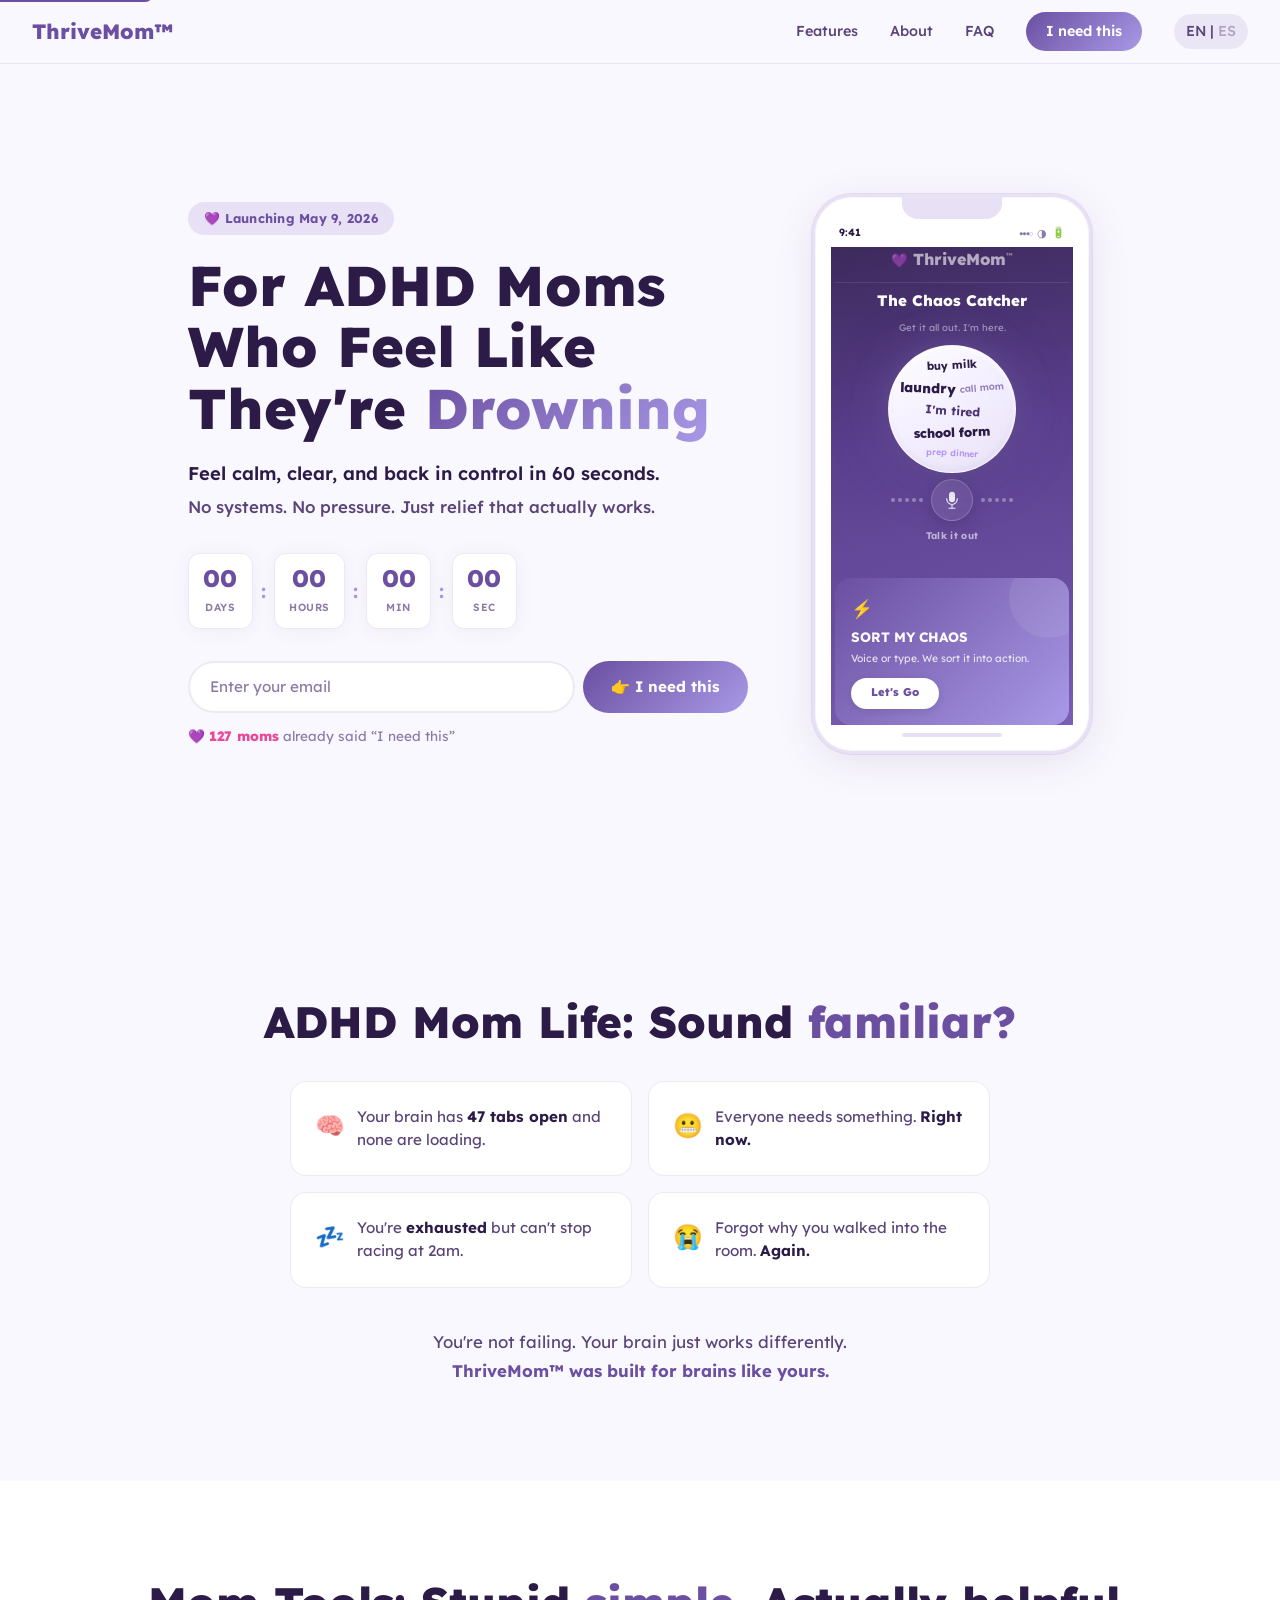
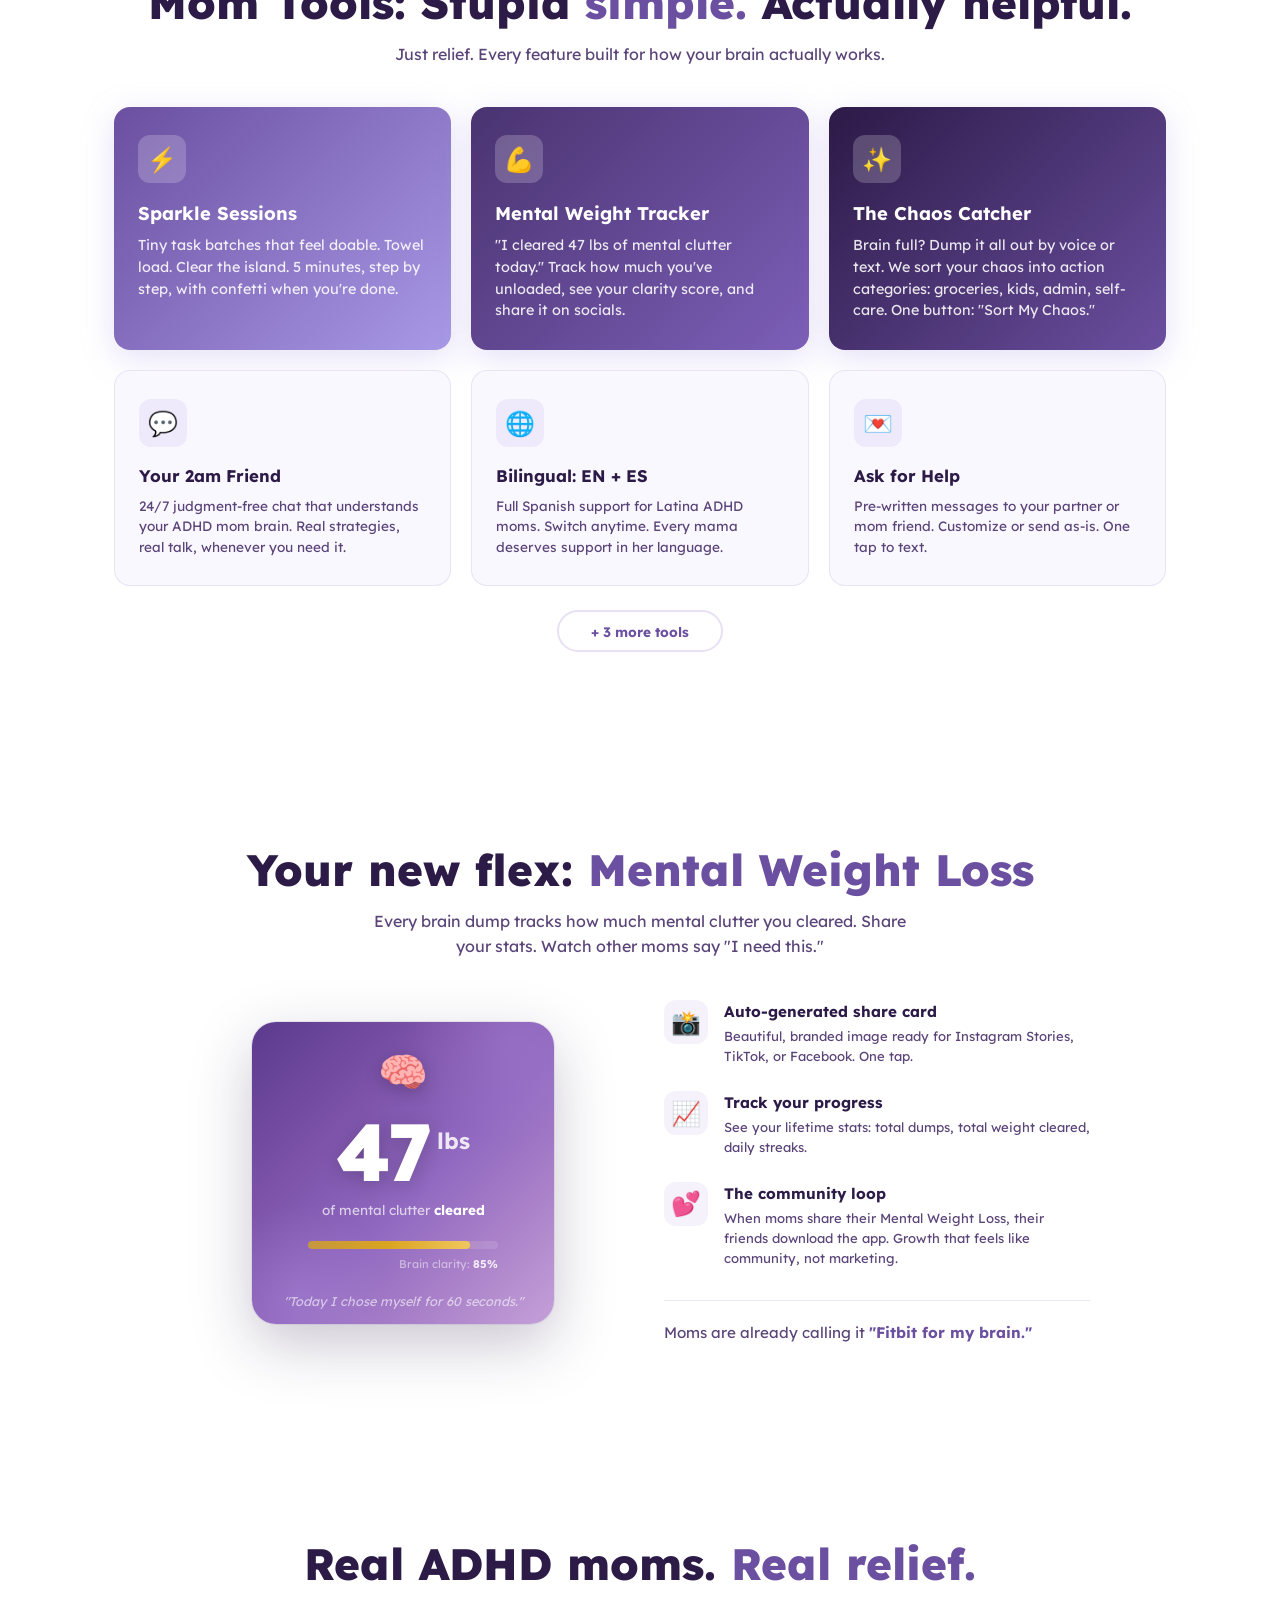
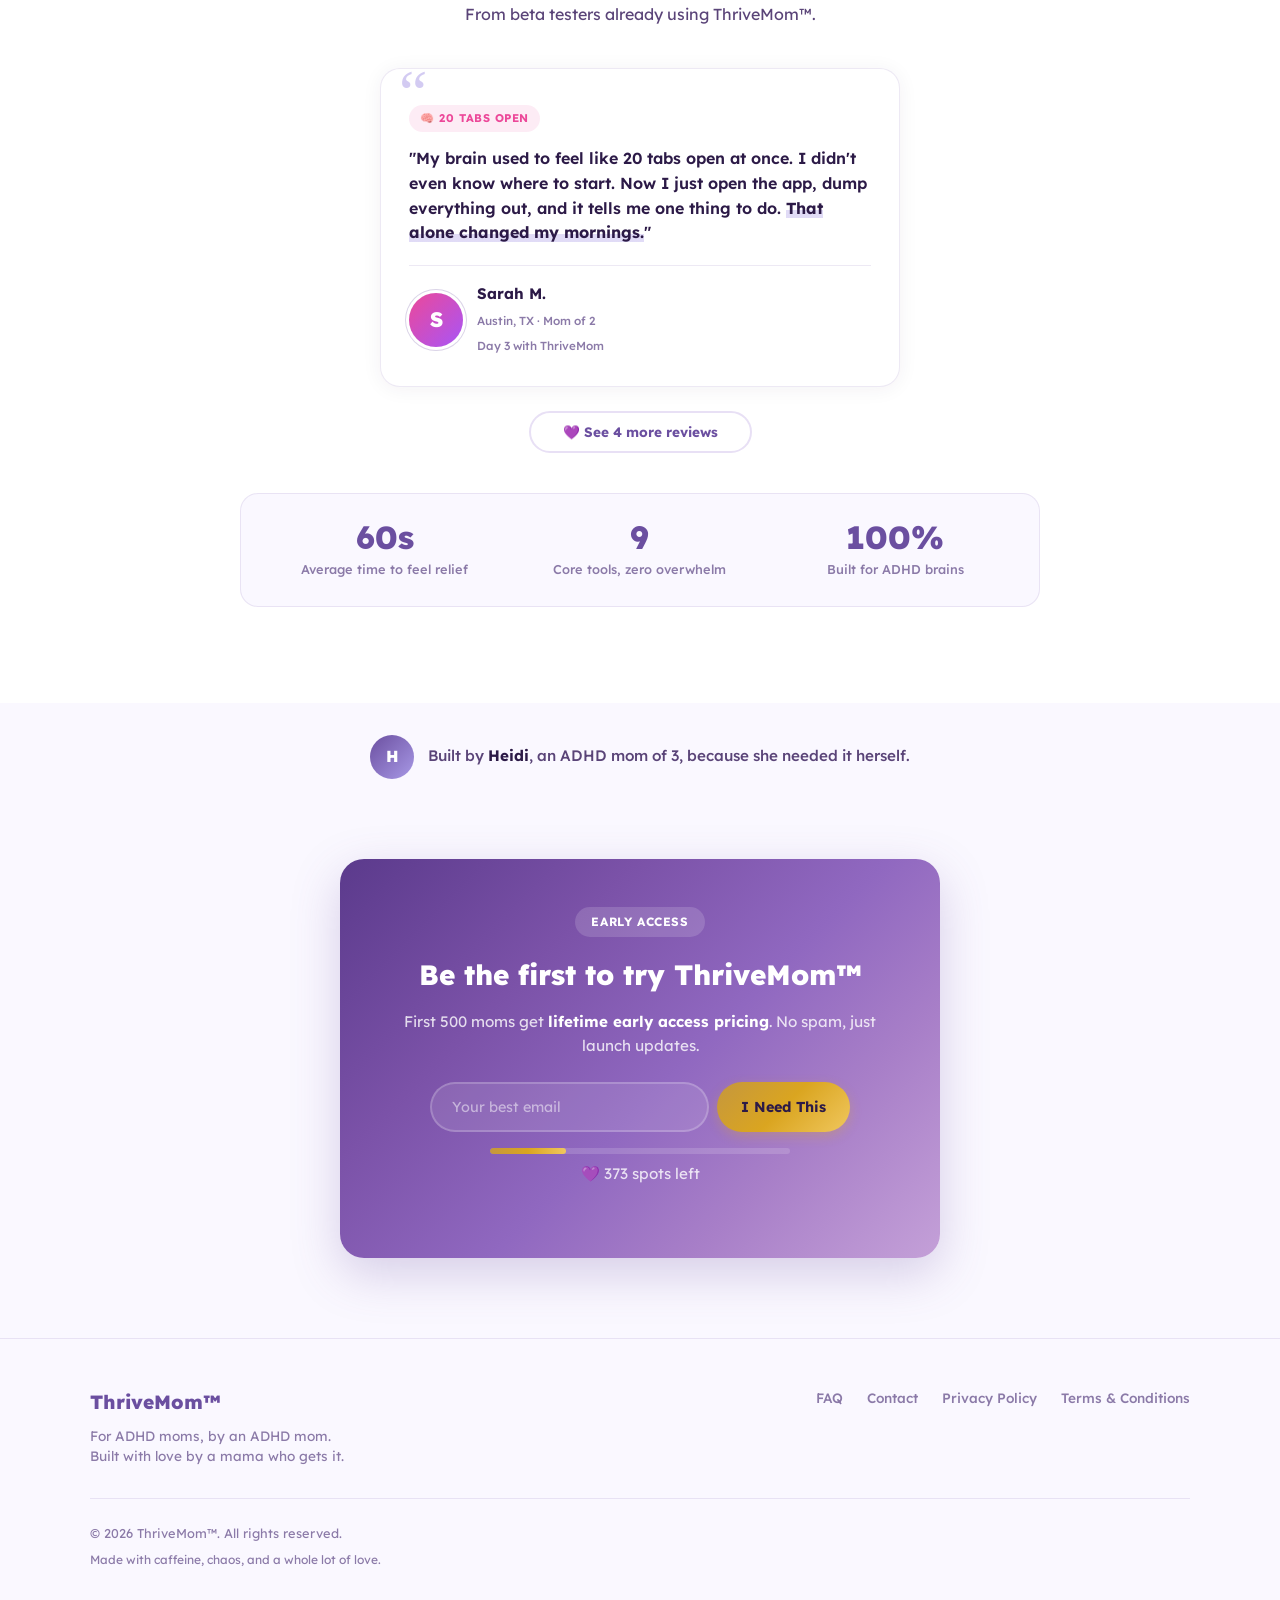
==== commit 98c132ff: "Revert tools cards to title-first layout, keep Sparkle first Restore full descriptions for each tool" ====
--- a/index.html
+++ b/index.html
@@ -168,7 +168,7 @@
   <meta name="robots" content="index, follow, noai, noimageai">
 
   <link rel="preload" href="fonts/lexend-latin.woff2" as="font" type="font/woff2" crossorigin>
-  <link rel="stylesheet" href="styles.css?v=7">
+  <link rel="stylesheet" href="styles.css?v=8">
 </head>
 <body>
 
@@ -319,51 +319,51 @@
       <div class="features-grid">
         <div class="feature-card featured">
           <div class="feature-icon">&#9889;</div>
-          <p class="feature-benefit">Tiny task batches that feel doable.</p>
-          <h3 class="feature-name">&mdash; Sparkle Sessions</h3>
+          <h3>Sparkle Sessions</h3>
+          <p>Tiny task batches that feel doable. Towel load. Clear the island. 5 minutes, step by step, with confetti when you're done.</p>
         </div>
         <div class="feature-card featured">
           <div class="feature-icon">&#128170;</div>
-          <p class="feature-benefit">"I cleared 47 lbs of mental clutter today."</p>
-          <h3 class="feature-name">&mdash; Mental Weight Tracker</h3>
+          <h3>Mental Weight Tracker</h3>
+          <p>"I cleared 47 lbs of mental clutter today." Track how much you've unloaded, see your clarity score, and share it on socials.</p>
         </div>
         <div class="feature-card featured">
           <div class="feature-icon">&#10024;</div>
-          <p class="feature-benefit">Brain full? Dump it all out by voice or text.</p>
-          <h3 class="feature-name">&mdash; The Chaos Catcher</h3>
+          <h3>The Chaos Catcher</h3>
+          <p>Brain full? Dump it all out by voice or text. We sort your chaos into action categories: groceries, kids, admin, self-care. One button: "Sort My Chaos."</p>
         </div>
         <div class="feature-card">
           <div class="feature-icon">&#128172;</div>
-          <p class="feature-benefit">24/7 judgment-free chat.</p>
-          <h3 class="feature-name">&mdash; Your 2am Friend</h3>
+          <h3>Your 2am Friend</h3>
+          <p>24/7 judgment-free chat that understands your ADHD mom brain. Real strategies, real talk, whenever you need it.</p>
         </div>
         <div class="feature-card">
           <div class="feature-icon">&#127760;</div>
-          <p class="feature-benefit">Full Spanish support for Latina ADHD moms.</p>
-          <h3 class="feature-name">&mdash; Bilingual: EN + ES</h3>
+          <h3>Bilingual: EN + ES</h3>
+          <p>Full Spanish support for Latina ADHD moms. Switch anytime. Every mama deserves support in her language.</p>
         </div>
         <div class="feature-card">
           <div class="feature-icon">&#128140;</div>
-          <p class="feature-benefit">Customize or send as-is. Pre-written messages to your partner or family friend.</p>
-          <h3 class="feature-name">&mdash; Ask for Help</h3>
+          <h3>Ask for Help</h3>
+          <p>Pre-written messages to your partner or mom friend. Customize or send as-is. One tap to text.</p>
         </div>
       </div>
       <!-- Hidden cards -->
       <div class="features-grid features-extra" id="featuresExtra" style="display:none;margin-top:1.25rem;">
         <div class="feature-card">
           <div class="feature-icon">&#128200;</div>
-          <p class="feature-benefit">Daily check-ins, weekly mood maps, wins jar, and streaks.</p>
-          <h3 class="feature-name">&mdash; Mood Tracking</h3>
+          <h3>Mood Tracking</h3>
+          <p>Daily check-ins, weekly mood maps, wins jar, and streaks. Zero effort logging with ADHD micro-lessons.</p>
         </div>
         <div class="feature-card">
           <div class="feature-icon">&#129495;&#8205;&#9792;&#65039;</div>
-          <p class="feature-benefit">Mood-specific breathing exercises.</p>
-          <h3 class="feature-name">&mdash; Quick Reset</h3>
+          <h3>Quick Reset</h3>
+          <p>Mood-specific breathing exercises. Personalized to what you actually need right now.</p>
         </div>
         <div class="feature-card">
           <div class="feature-icon">&#9201;</div>
-          <p class="feature-benefit">Breaks tasks into tiny, doable chunks.</p>
-          <h3 class="feature-name">&mdash; Focus Timer</h3>
+          <h3>Focus Timer</h3>
+          <p>Breaks tasks into tiny, doable chunks. With celebration when you finish.</p>
         </div>
       </div>
       <button class="features-toggle" id="featuresToggle" onclick="toggleMoreFeatures()">
--- a/styles.css
+++ b/styles.css
@@ -1090,23 +1090,28 @@
 }
 
 .feature-icon {
-  font-size: 1.6rem;
-  margin-bottom: 0.75rem;
-}
-
-.feature-benefit {
-  font-size: 0.9rem;
+  width: 48px;
+  height: 48px;
+  border-radius: 12px;
+  display: flex;
+  align-items: center;
+  justify-content: center;
+  font-size: 1.5rem;
+  margin-bottom: 1rem;
+  background: rgba(168,153,230,0.15);
+}
+
+.feature-card h3 {
+  font-size: 1.05rem;
+  font-weight: 700;
+  margin-bottom: 0.4rem;
+  color: var(--purple-deep);
+}
+
+.feature-card p {
+  font-size: 0.85rem;
   color: var(--text-secondary);
-  line-height: 1.55;
-  flex: 1;
-}
-
-.feature-name {
-  margin-top: 1rem;
-  font-size: 0.8rem;
-  font-weight: 700;
-  color: var(--purple-mid);
-  letter-spacing: 0.01em;
+  line-height: 1.5;
 }
 
 /* Featured cards (top 3 viral features) */
@@ -1117,13 +1122,19 @@
   box-shadow: 0 8px 32px rgba(168, 153, 230, 0.3);
 }
 
-.feature-card.featured .feature-benefit {
-  color: rgba(255,255,255,0.9);
-  font-size: 0.92rem;
-}
-
-.feature-card.featured .feature-name {
-  color: rgba(255,255,255,0.7);
+.feature-card.featured .feature-icon {
+  background: rgba(255,255,255,0.2);
+  color: #fff;
+}
+
+.feature-card.featured h3 {
+  color: white;
+  font-size: 1.15rem;
+}
+
+.feature-card.featured p {
+  color: rgba(255,255,255,0.88);
+  font-size: 0.9rem;
 }
 
 .feature-card.featured:hover {
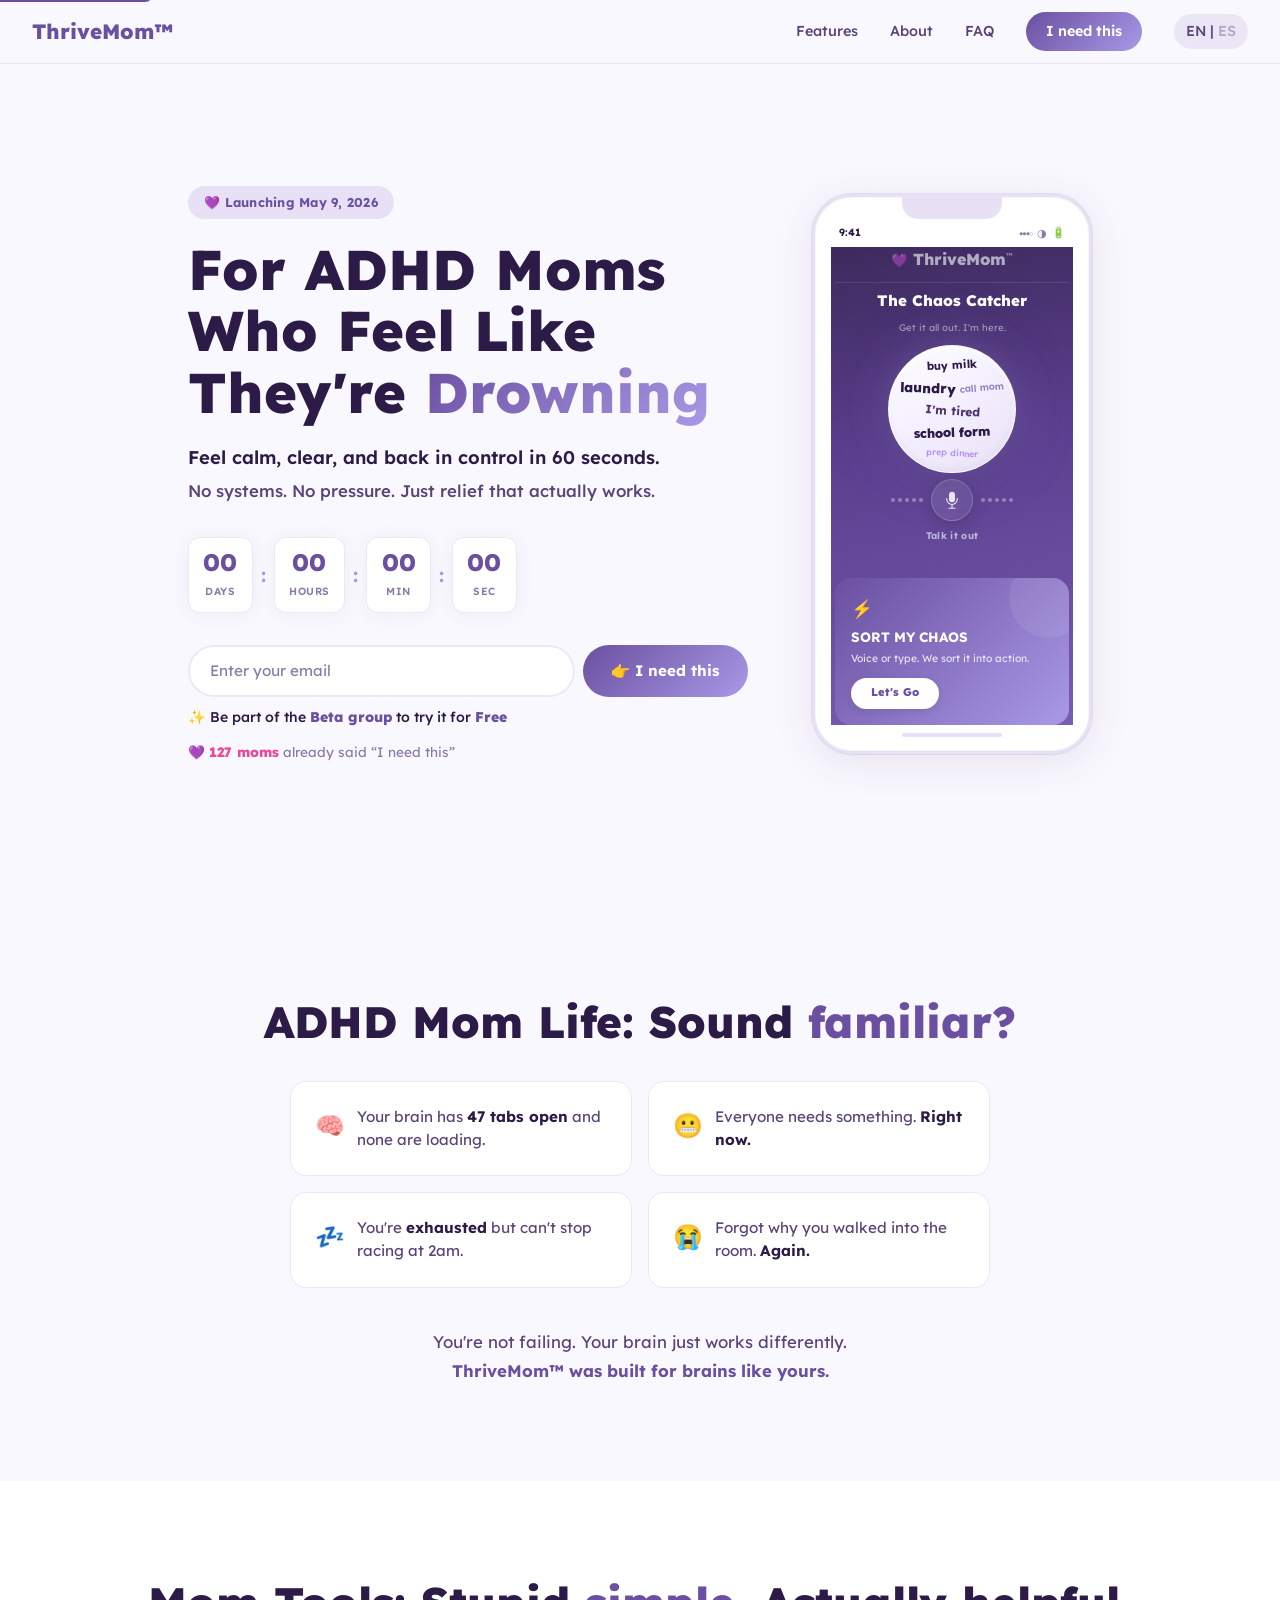
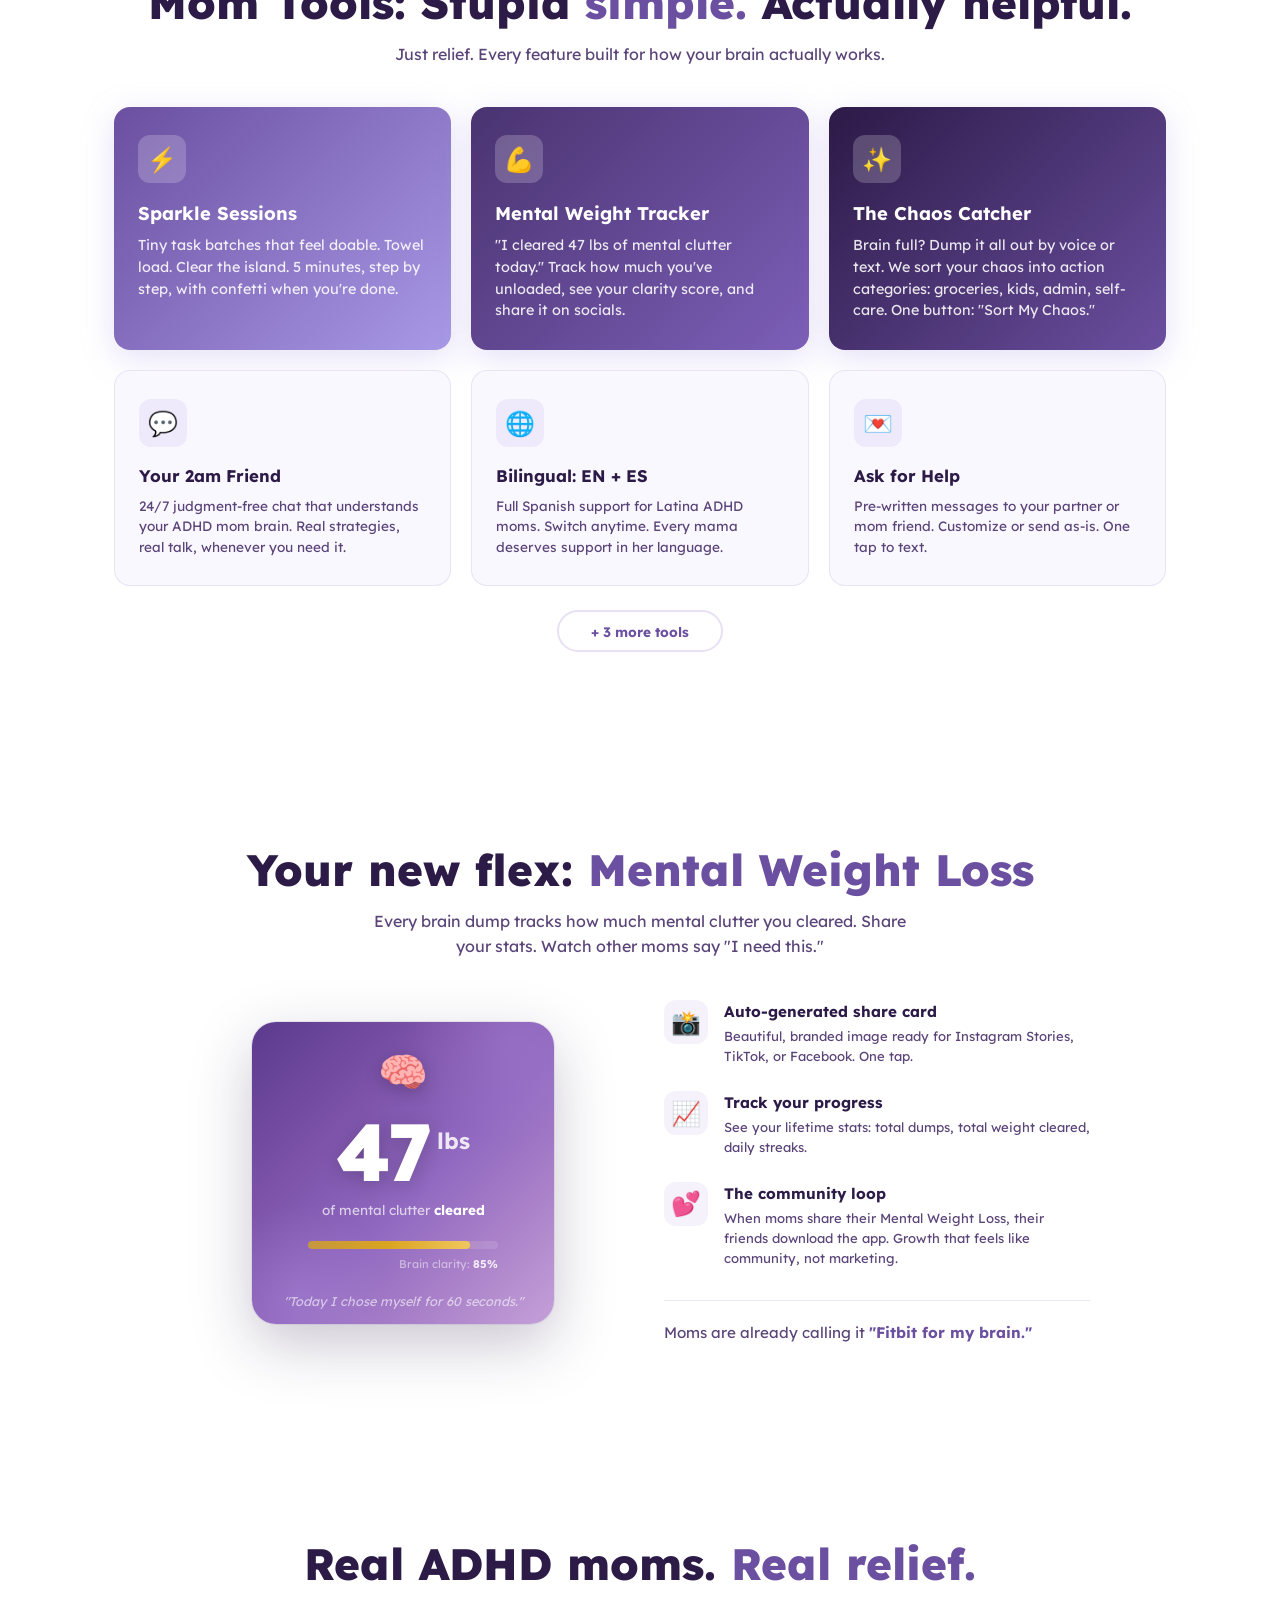
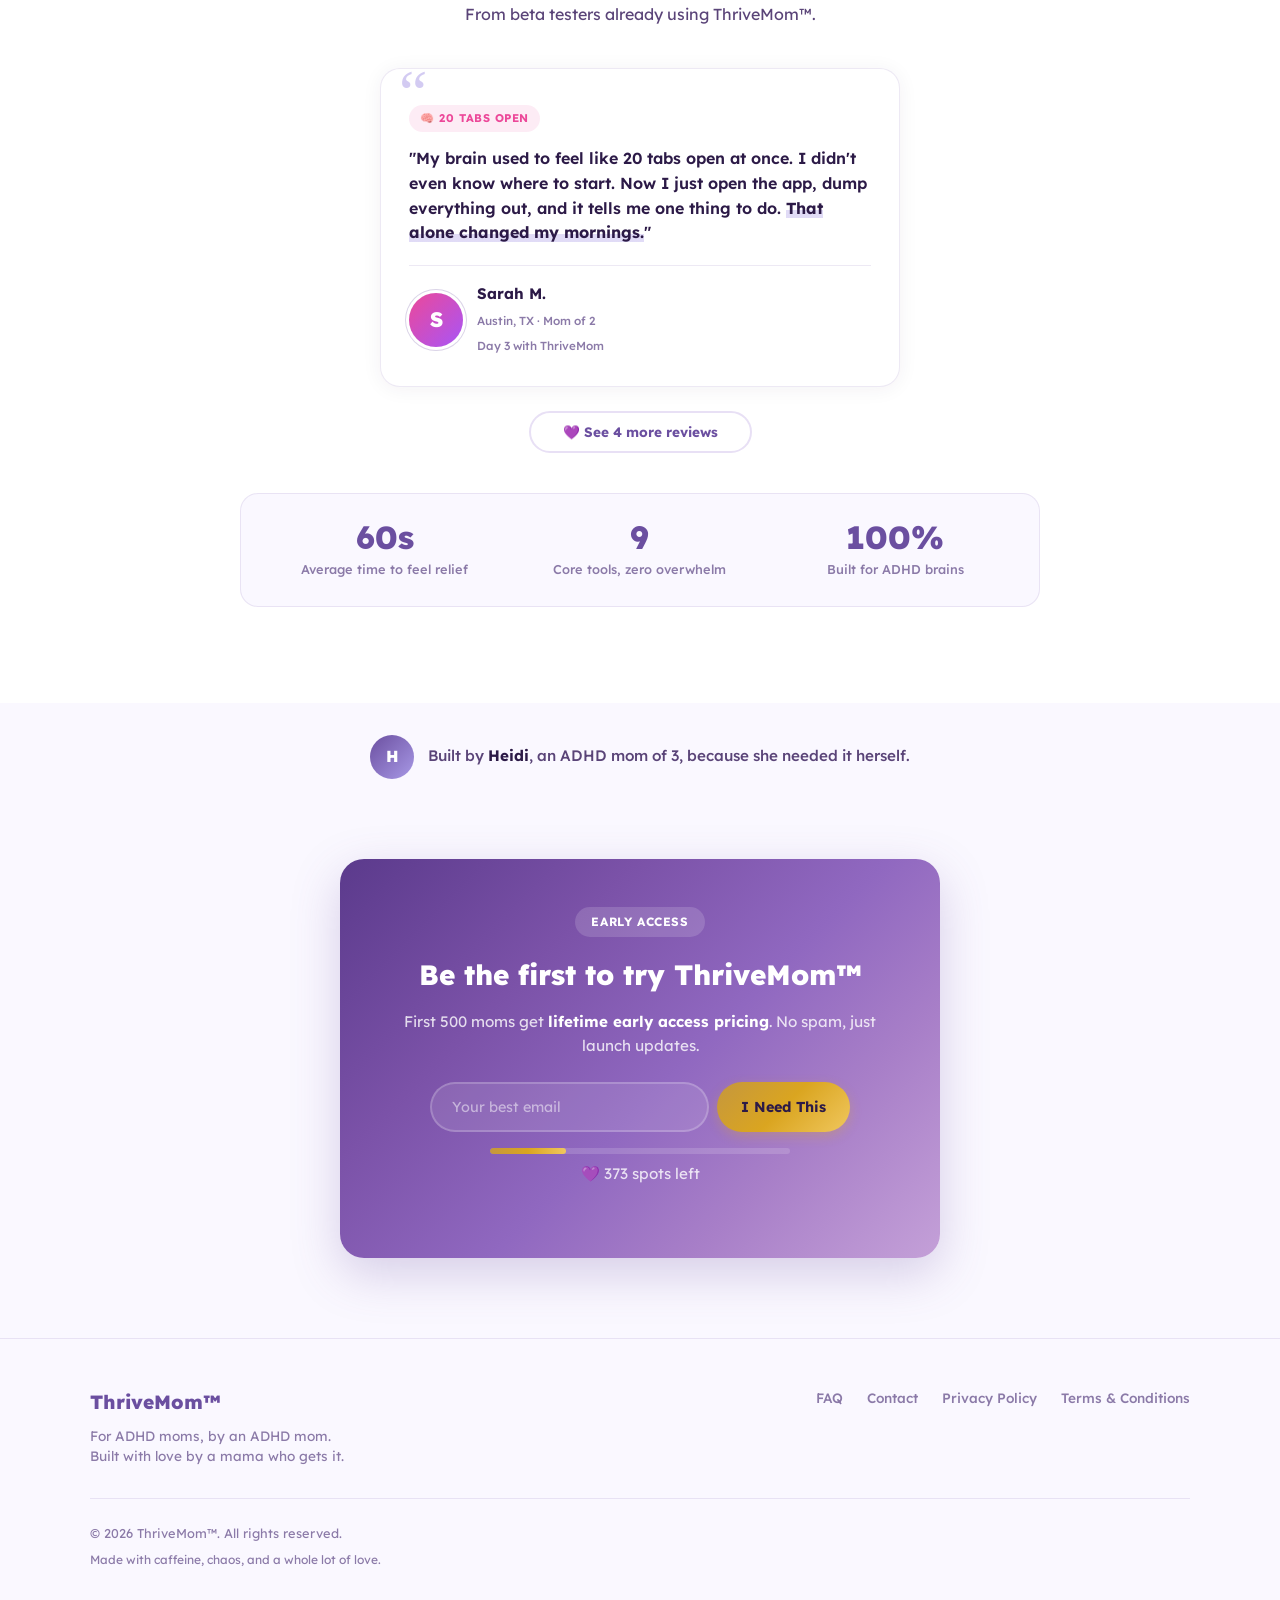
==== commit edb0794e: "Add Beta group free trial line under hero email form Adds an attention-grabbing line under the email" ====
--- a/index.html
+++ b/index.html
@@ -168,7 +168,7 @@
   <meta name="robots" content="index, follow, noai, noimageai">
 
   <link rel="preload" href="fonts/lexend-latin.woff2" as="font" type="font/woff2" crossorigin>
-  <link rel="stylesheet" href="styles.css?v=8">
+  <link rel="stylesheet" href="styles.css?v=9">
 </head>
 <body>
 
@@ -228,6 +228,7 @@
         <input type="email" id="heroEmail" placeholder="Enter your email" autocomplete="email" required aria-label="Email address for waitlist">
         <button type="submit" id="heroBtn">&#128073; I need this</button>
       </form>
+      <p class="hero-beta">&#10024; Be part of the <strong>Beta group</strong> to try it for <strong>Free</strong></p>
       <div id="heroSuccess" class="form-success" style="display:none;">
         <span class="success-icon">&#10003;</span>
         <p>You're on the list! Check your inbox.</p>
--- a/styles.css
+++ b/styles.css
@@ -314,6 +314,15 @@
   animation: fadeUp 0.5s ease-out 0.55s both;
 }
 
+.hero-beta {
+  font-size: 0.88rem;
+  color: var(--purple-deep);
+  margin-top: 0.6rem;
+  font-weight: 500;
+  animation: fadeUp 0.5s ease-out 0.5s both;
+}
+.hero-beta strong { color: var(--purple-mid); font-weight: 800; }
+
 /* Form success */
 .form-success {
   animation: fadeUp 0.4s ease-out;
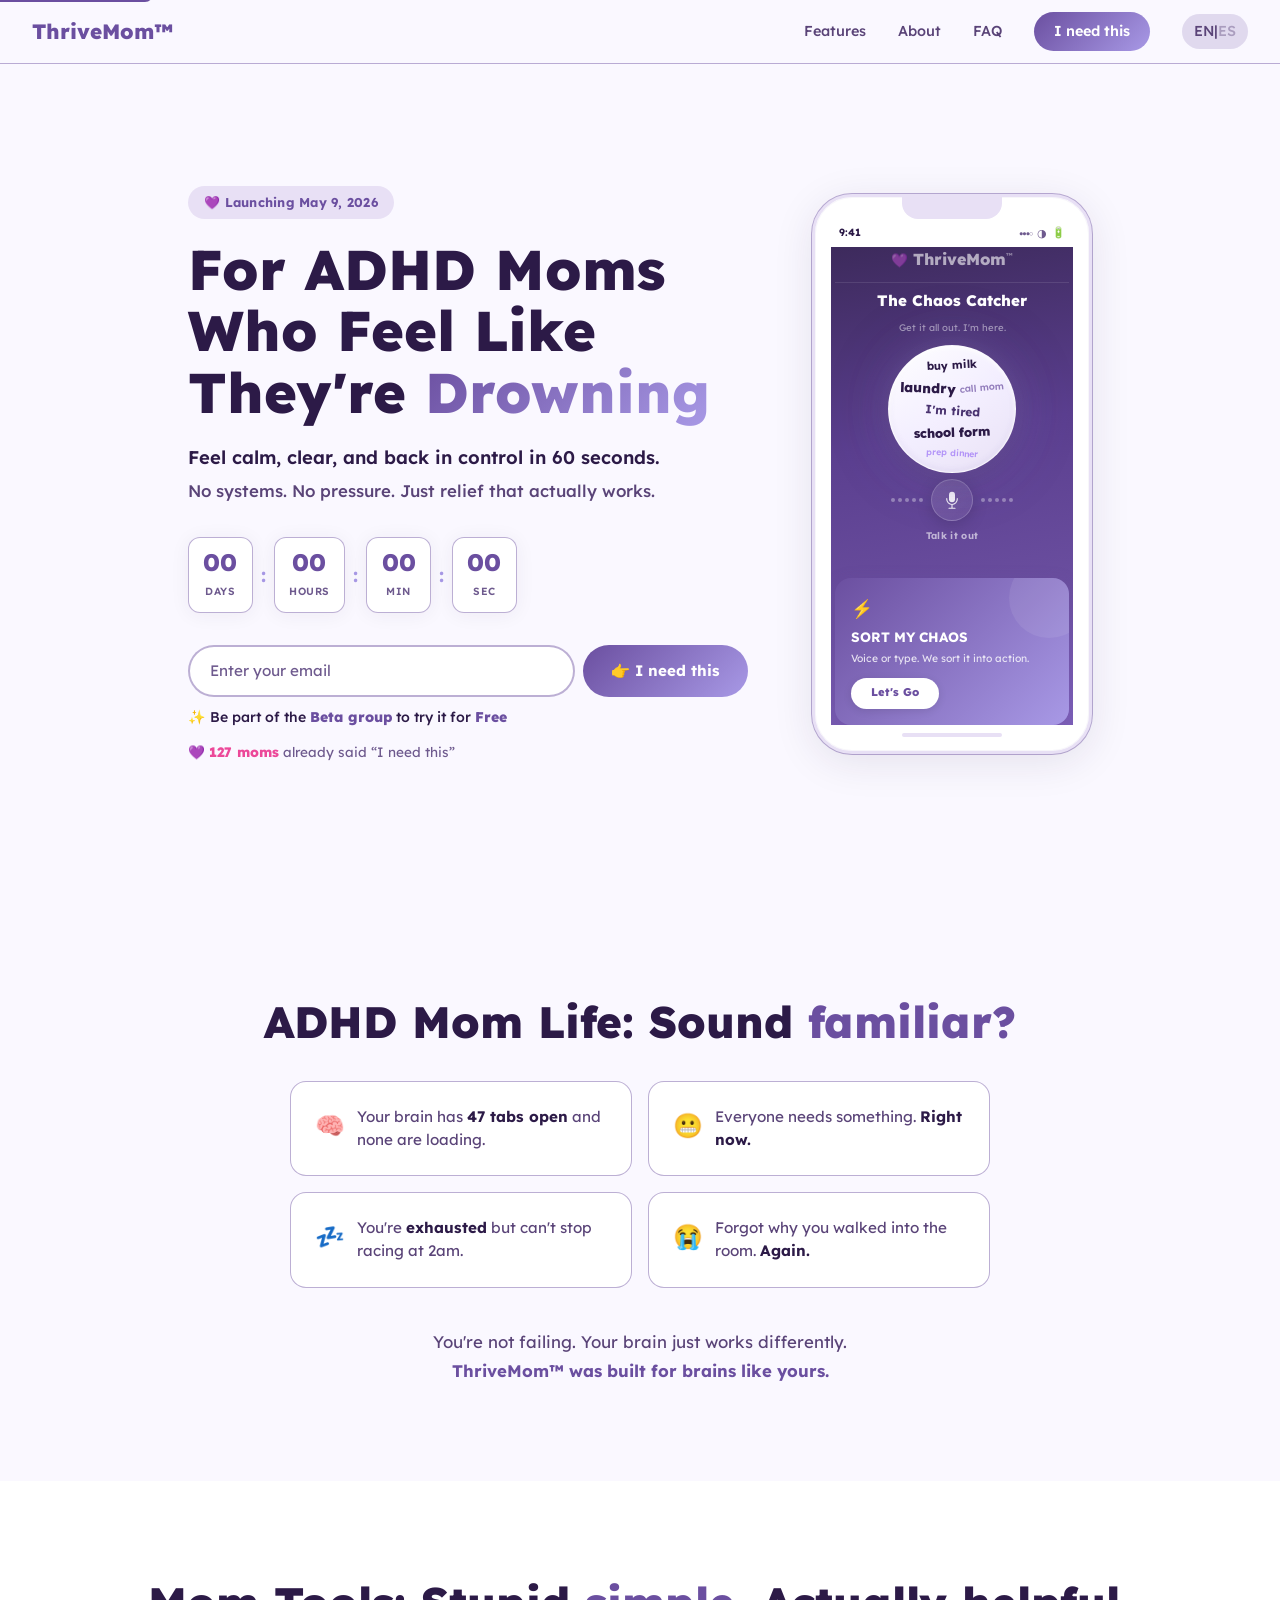
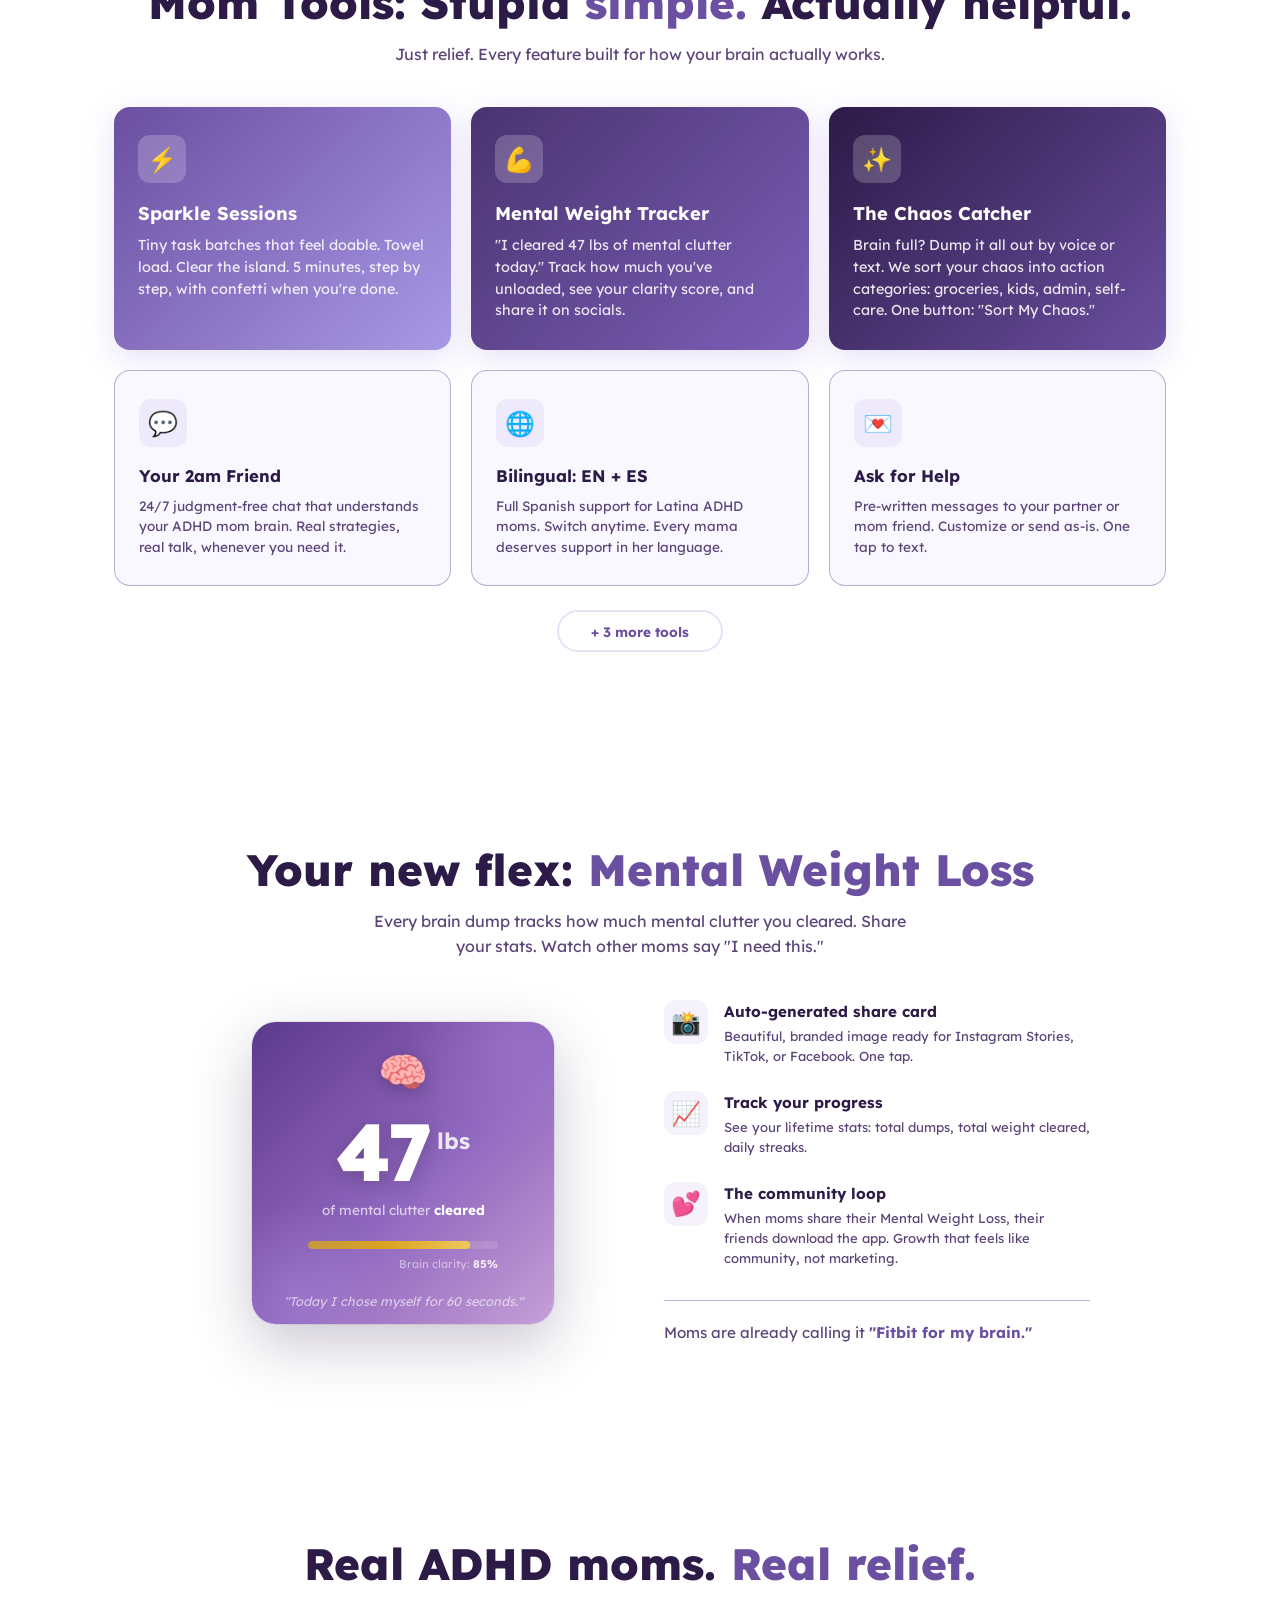
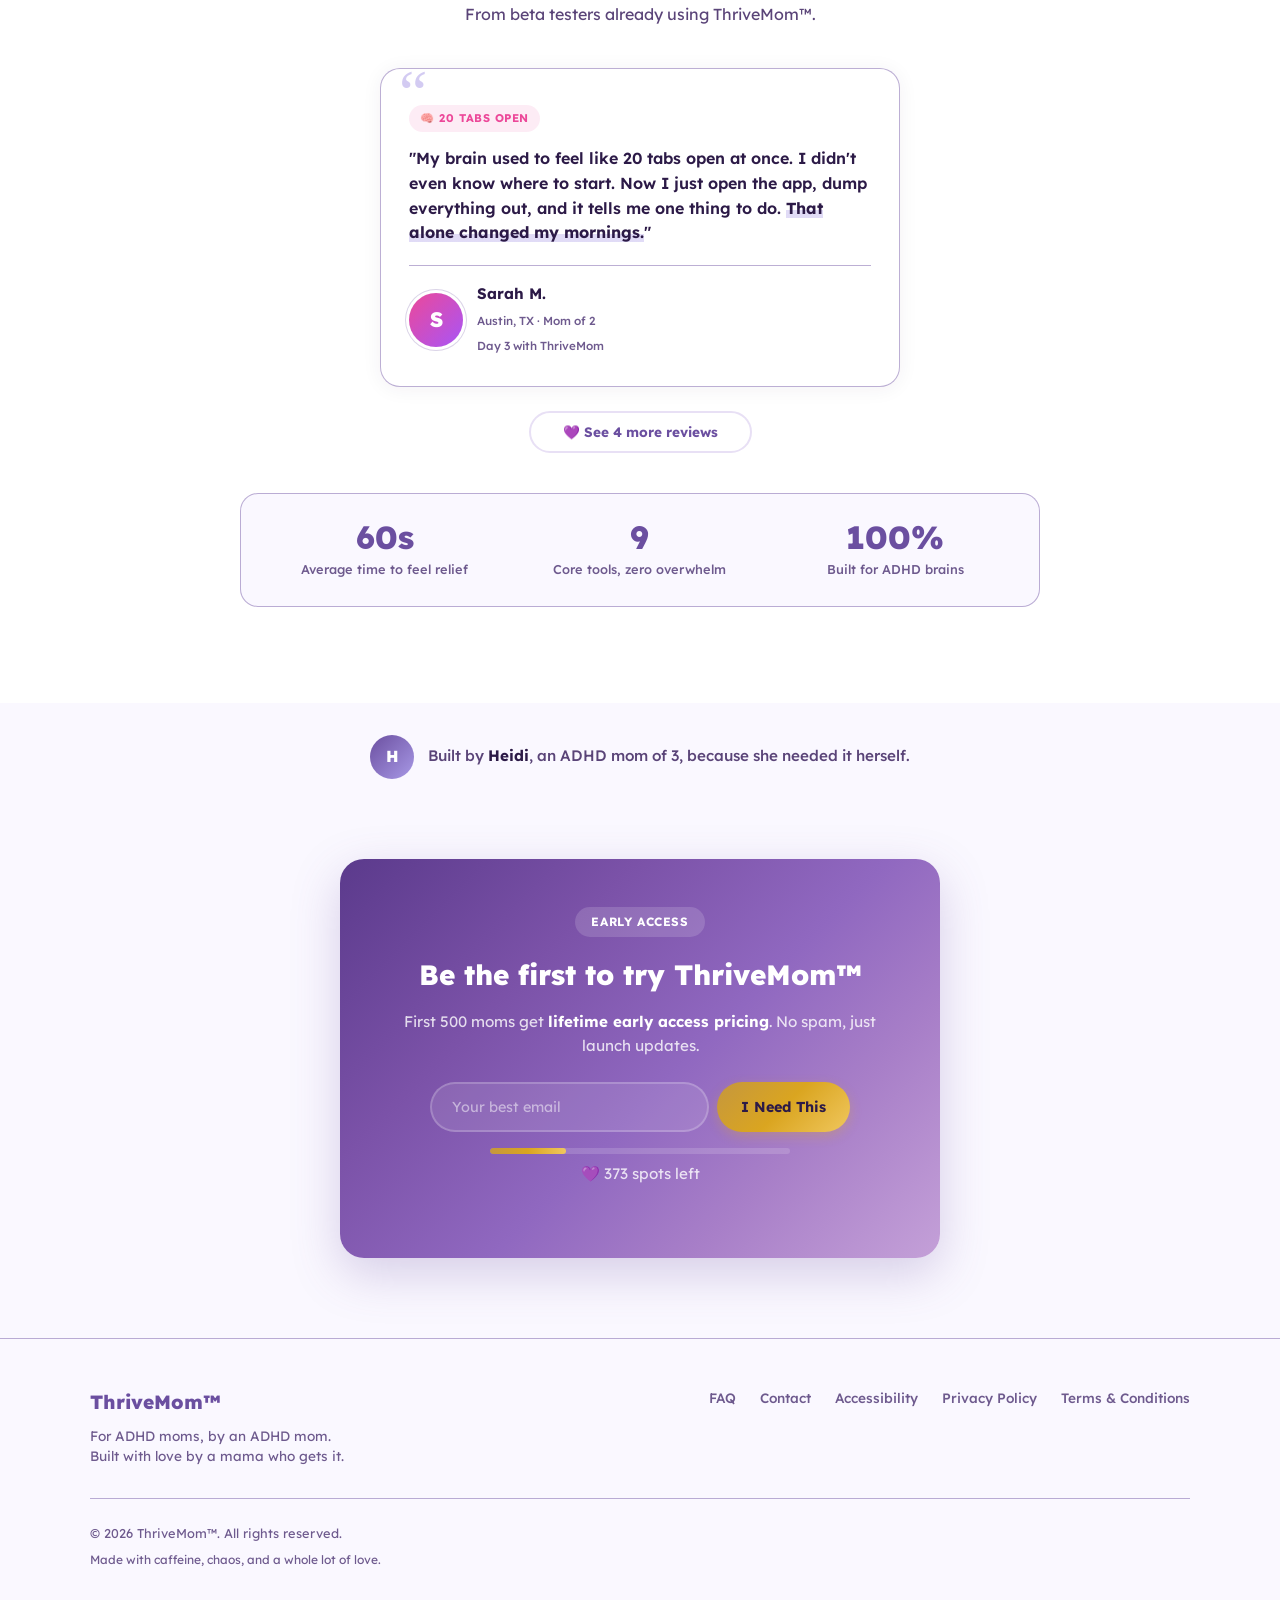
==== commit e40ed4cf: "WCAG 2.2 Level AA compliance + accessibility statement page Accessibility fixes: - Remove copy prote" ====
--- a/index.html
+++ b/index.html
@@ -111,14 +111,6 @@
     "mainEntity": [
       {
         "@type": "Question",
-        "name": "When does ThriveMom\u2122 launch?",
-        "acceptedAnswer": {
-          "@type": "Answer",
-          "text": "May 9, 2026. Join the waitlist to get notified the moment it goes live. Early waitlist members get priority access and special pricing."
-        }
-      },
-      {
-        "@type": "Question",
         "name": "Is ThriveMom\u2122 only for moms with an ADHD diagnosis?",
         "acceptedAnswer": {
           "@type": "Answer",
@@ -127,18 +119,18 @@
       },
       {
         "@type": "Question",
+        "name": "What makes ThriveMom\u2122 different?",
+        "acceptedAnswer": {
+          "@type": "Answer",
+          "text": "Most apps are built for neurotypical brains. ThriveMom\u2122 is specifically designed for ADHD: low friction, instant gratification, no guilt trips. Everything takes under 60 seconds to start."
+        }
+      },
+      {
+        "@type": "Question",
         "name": "Is ThriveMom\u2122 free?",
         "acceptedAnswer": {
           "@type": "Answer",
           "text": "ThriveMom\u2122 will have a free tier with core features. Early waitlist members (first 500) get lifetime early access pricing on the full version."
-        }
-      },
-      {
-        "@type": "Question",
-        "name": "What makes ThriveMom\u2122 different?",
-        "acceptedAnswer": {
-          "@type": "Answer",
-          "text": "Most apps are built for neurotypical brains. ThriveMom\u2122 is specifically designed for ADHD: low friction, instant gratification, no guilt trips. Everything takes under 60 seconds to start."
         }
       },
       {
@@ -156,6 +148,14 @@
           "@type": "Answer",
           "text": "Yes. ThriveMom\u2122 has full bilingual support in English and Spanish, built specifically for Latina ADHD moms. Switch anytime with one tap."
         }
+      },
+      {
+        "@type": "Question",
+        "name": "When does ThriveMom\u2122 launch?",
+        "acceptedAnswer": {
+          "@type": "Answer",
+          "text": "May 9, 2026. Join the waitlist to get notified the moment it goes live. Early waitlist members get priority access and special pricing."
+        }
       }
     ]
   }
@@ -168,7 +168,7 @@
   <meta name="robots" content="index, follow, noai, noimageai">
 
   <link rel="preload" href="fonts/lexend-latin.woff2" as="font" type="font/woff2" crossorigin>
-  <link rel="stylesheet" href="styles.css?v=9">
+  <link rel="stylesheet" href="styles.css?v=10">
 </head>
 <body>
 
@@ -225,11 +225,12 @@
       <!-- Waitlist form -->
       <form id="heroForm" class="hero-form" onsubmit="return handleWaitlist(event, 'hero')" aria-label="Join the ThriveMom™ waitlist">
         <label for="heroEmail" class="sr-only">Email address</label>
-        <input type="email" id="heroEmail" placeholder="Enter your email" autocomplete="email" required aria-label="Email address for waitlist">
+        <input type="email" id="heroEmail" placeholder="Enter your email" autocomplete="email" required aria-label="Email address for waitlist" aria-describedby="heroEmailError">
         <button type="submit" id="heroBtn">&#128073; I need this</button>
       </form>
+      <p class="form-error" id="heroEmailError" role="alert"></p>
       <p class="hero-beta">&#10024; Be part of the <strong>Beta group</strong> to try it for <strong>Free</strong></p>
-      <div id="heroSuccess" class="form-success" style="display:none;">
+      <div id="heroSuccess" class="form-success" style="display:none;" aria-live="polite">
         <span class="success-icon">&#10003;</span>
         <p>You're on the list! Check your inbox.</p>
       </div>
@@ -532,10 +533,11 @@
         <p>First 500 moms get <strong>lifetime early access pricing</strong>. No spam, just launch updates.</p>
         <form id="waitlistForm" class="waitlist-form" onsubmit="return handleWaitlist(event, 'waitlist')" aria-label="Save your spot on the ThriveMom™ waitlist">
           <label for="waitlistEmail" class="sr-only">Email address</label>
-          <input type="email" id="waitlistEmail" placeholder="Your best email" autocomplete="email" required aria-label="Email address for early access">
+          <input type="email" id="waitlistEmail" placeholder="Your best email" autocomplete="email" required aria-label="Email address for early access" aria-describedby="waitlistEmailError">
           <button type="submit" id="waitlistBtn">I Need This</button>
         </form>
-        <div id="waitlistSuccess" class="form-success" style="display:none;">
+        <p class="form-error" id="waitlistEmailError" role="alert"></p>
+        <div id="waitlistSuccess" class="form-success" style="display:none;" aria-live="polite">
           <span class="success-icon">&#10003;</span>
           <p>You're in! We'll email you before anyone else.</p>
         </div>
@@ -560,6 +562,7 @@
       <div class="footer-links">
         <a href="/faq.html">FAQ</a>
         <a href="mailto:support@thrivemom.app">Contact</a>
+        <a href="/accessibility.html">Accessibility</a>
         <a href="/privacy.html">Privacy Policy</a>
         <a href="/terms.html">Terms &amp; Conditions</a>
       </div>
@@ -570,7 +573,6 @@
     </div>
   </footer>
 
-  <script defer src="script.js?v=18"></script>
-  <script>document.addEventListener('contextmenu',function(e){e.preventDefault()});document.onkeydown=function(e){if(e.ctrlKey&&(e.key==='u'||e.key==='s'||e.key==='c'))return false};</script>
+  <script defer src="script.js?v=19"></script>
 </body>
 </html>
--- a/styles.css
+++ b/styles.css
@@ -20,16 +20,18 @@
   --white: #ffffff;
   --text: #2c1a47;
   --text-secondary: #5a4478;
-  --text-muted: #8b7aa8;
+  --text-muted: #6E5A8E;
   --accent-pink: #ec4899;
   --accent-green: #10b981;
-  --border: rgba(107, 79, 160, 0.12);
+  --border: rgba(107, 79, 160, 0.45);
+  --border-subtle: rgba(107, 79, 160, 0.12);
   --shadow: 0 2px 20px rgba(44, 26, 71, 0.06);
   --shadow-lg: 0 8px 40px rgba(44, 26, 71, 0.1);
   --gradient: linear-gradient(135deg, #6b4fa0, #a899e6);
 }
 
-html { scroll-behavior: smooth; }
+html { scroll-behavior: smooth; scroll-padding-top: 80px; }
+main, section[id], .faq-block { scroll-margin-top: 80px; }
 
 body {
   font-family: 'Lexend', -apple-system, BlinkMacSystemFont, sans-serif;
@@ -104,10 +106,10 @@
 .nav-cta:hover { opacity: 0.9; transform: translateY(-1px); }
 
 .lang-toggle {
-  background: rgba(107,79,160,0.1);
+  background: rgba(107,79,160,0.18);
   border: none;
   text-decoration: none;
-  color: var(--purple-mid);
+  color: var(--purple-deep);
   padding: 0.35rem 0.75rem;
   border-radius: 50px;
   font-size: 0.7rem;
@@ -116,8 +118,12 @@
   cursor: pointer;
   transition: background 0.2s;
   white-space: nowrap;
-}
-.lang-toggle:hover { background: rgba(107,79,160,0.18); }
+  min-height: 24px;
+  min-width: 24px;
+  display: inline-flex;
+  align-items: center;
+}
+.lang-toggle:hover { background: rgba(107,79,160,0.28); }
 .lang-en { opacity: 1; }
 .lang-es { opacity: 0.4; }
 body.es .lang-en { opacity: 0.4; }
@@ -131,6 +137,10 @@
   flex-direction: column;
   gap: 5px;
   padding: 4px;
+  min-height: 24px;
+  min-width: 24px;
+  align-items: center;
+  justify-content: center;
 }
 .mobile-toggle span {
   display: block;
@@ -1828,22 +1838,24 @@
 }
 .skip-link:focus { top: 0; }
 
-/* Copy protection */
-body {
-  -webkit-user-select: none;
-  -moz-user-select: none;
-  -ms-user-select: none;
-  user-select: none;
-}
-input, textarea, button {
-  -webkit-user-select: text;
-  -moz-user-select: text;
-  -ms-user-select: text;
-  user-select: text;
-}
-
 /* Focus visible for keyboard navigation */
-*:focus-visible { outline: 2px solid var(--purple-mid); outline-offset: 2px; }
+*:focus-visible { outline: 3px solid var(--purple-mid); outline-offset: 2px; border-radius: 2px; }
+.nav-cta:focus-visible, .lang-toggle:focus-visible, .features-toggle:focus-visible,
+.reviews-toggle:focus-visible, .mobile-toggle:focus-visible {
+  outline: 3px solid var(--purple-deep); outline-offset: 3px;
+}
+
+/* Form error states */
+.form-error {
+  color: #B00020;
+  font-size: 0.9rem;
+  margin-top: 0.25rem;
+  display: none;
+}
+.form-error[data-visible="true"] { display: block; }
+input[aria-invalid="true"], textarea[aria-invalid="true"] {
+  border-color: #B00020;
+}
 
 /* Respect reduced motion preference */
 @media (prefers-reduced-motion: reduce) {
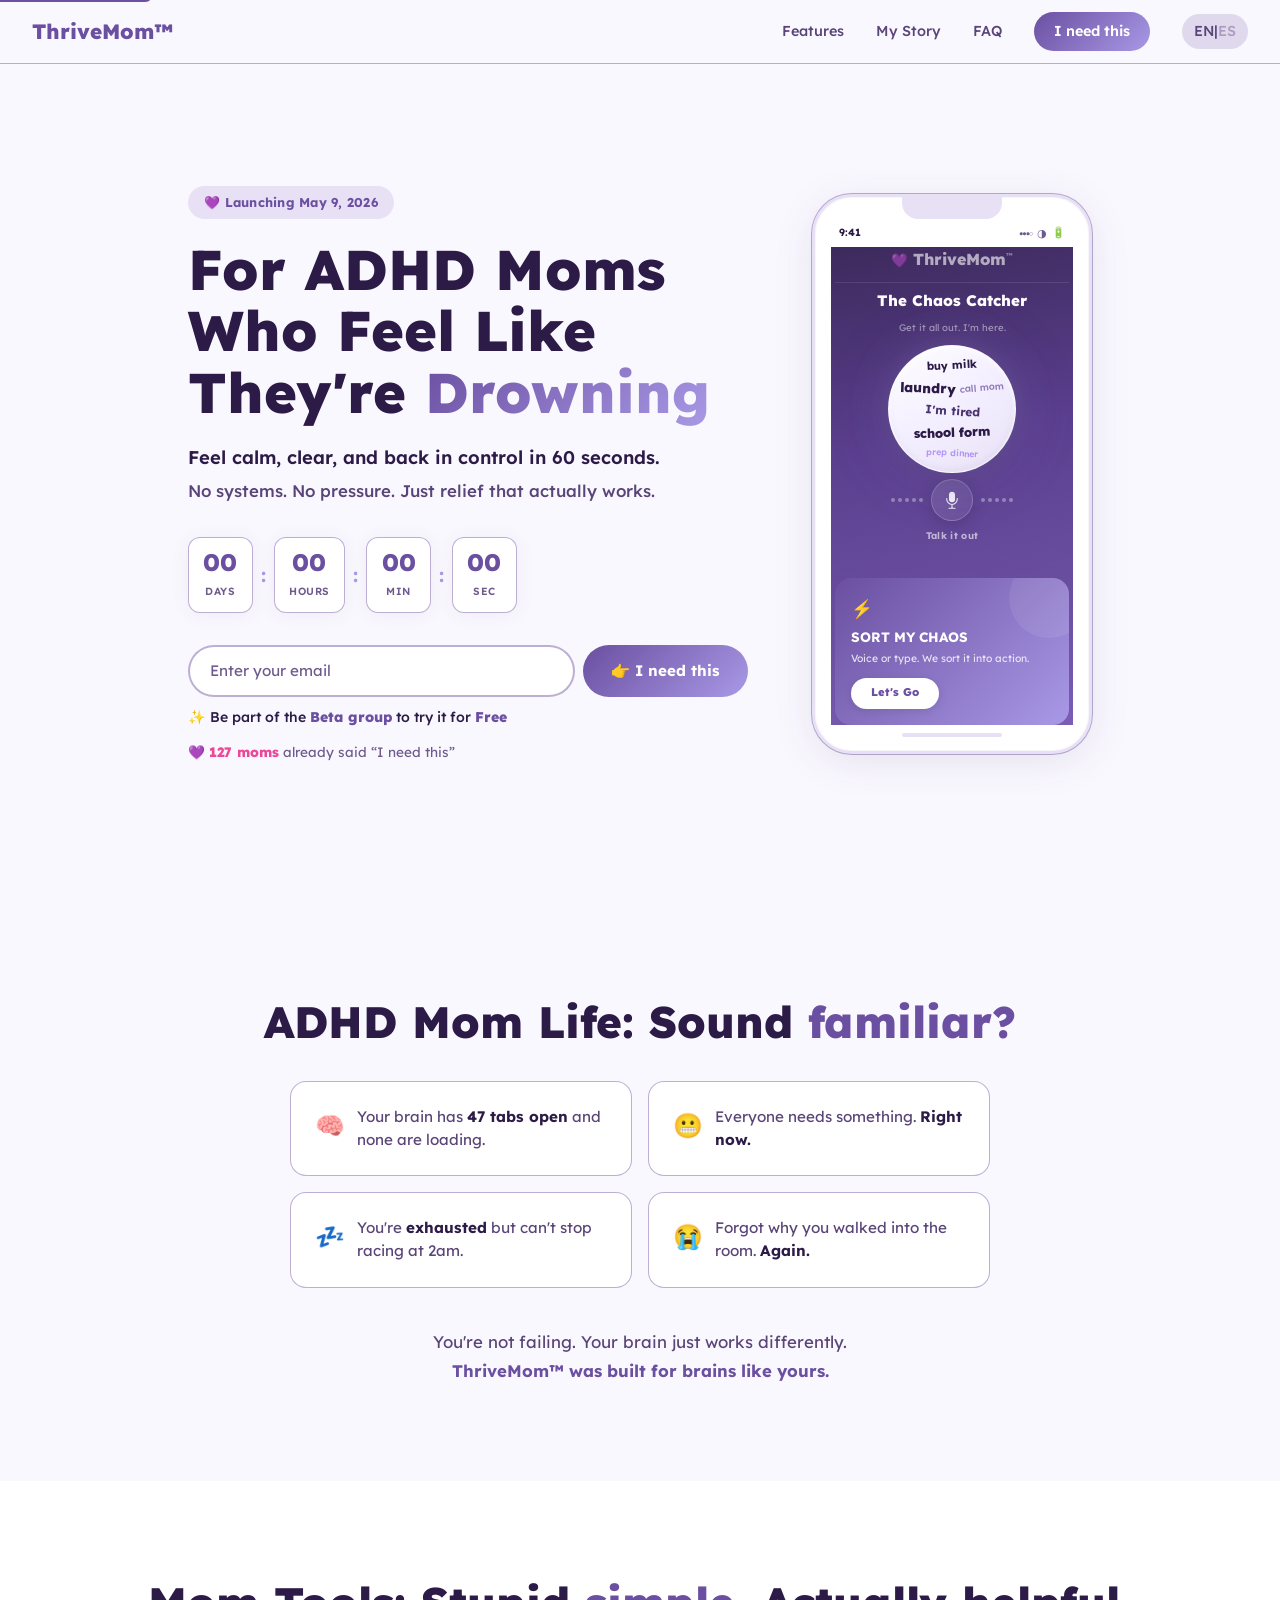
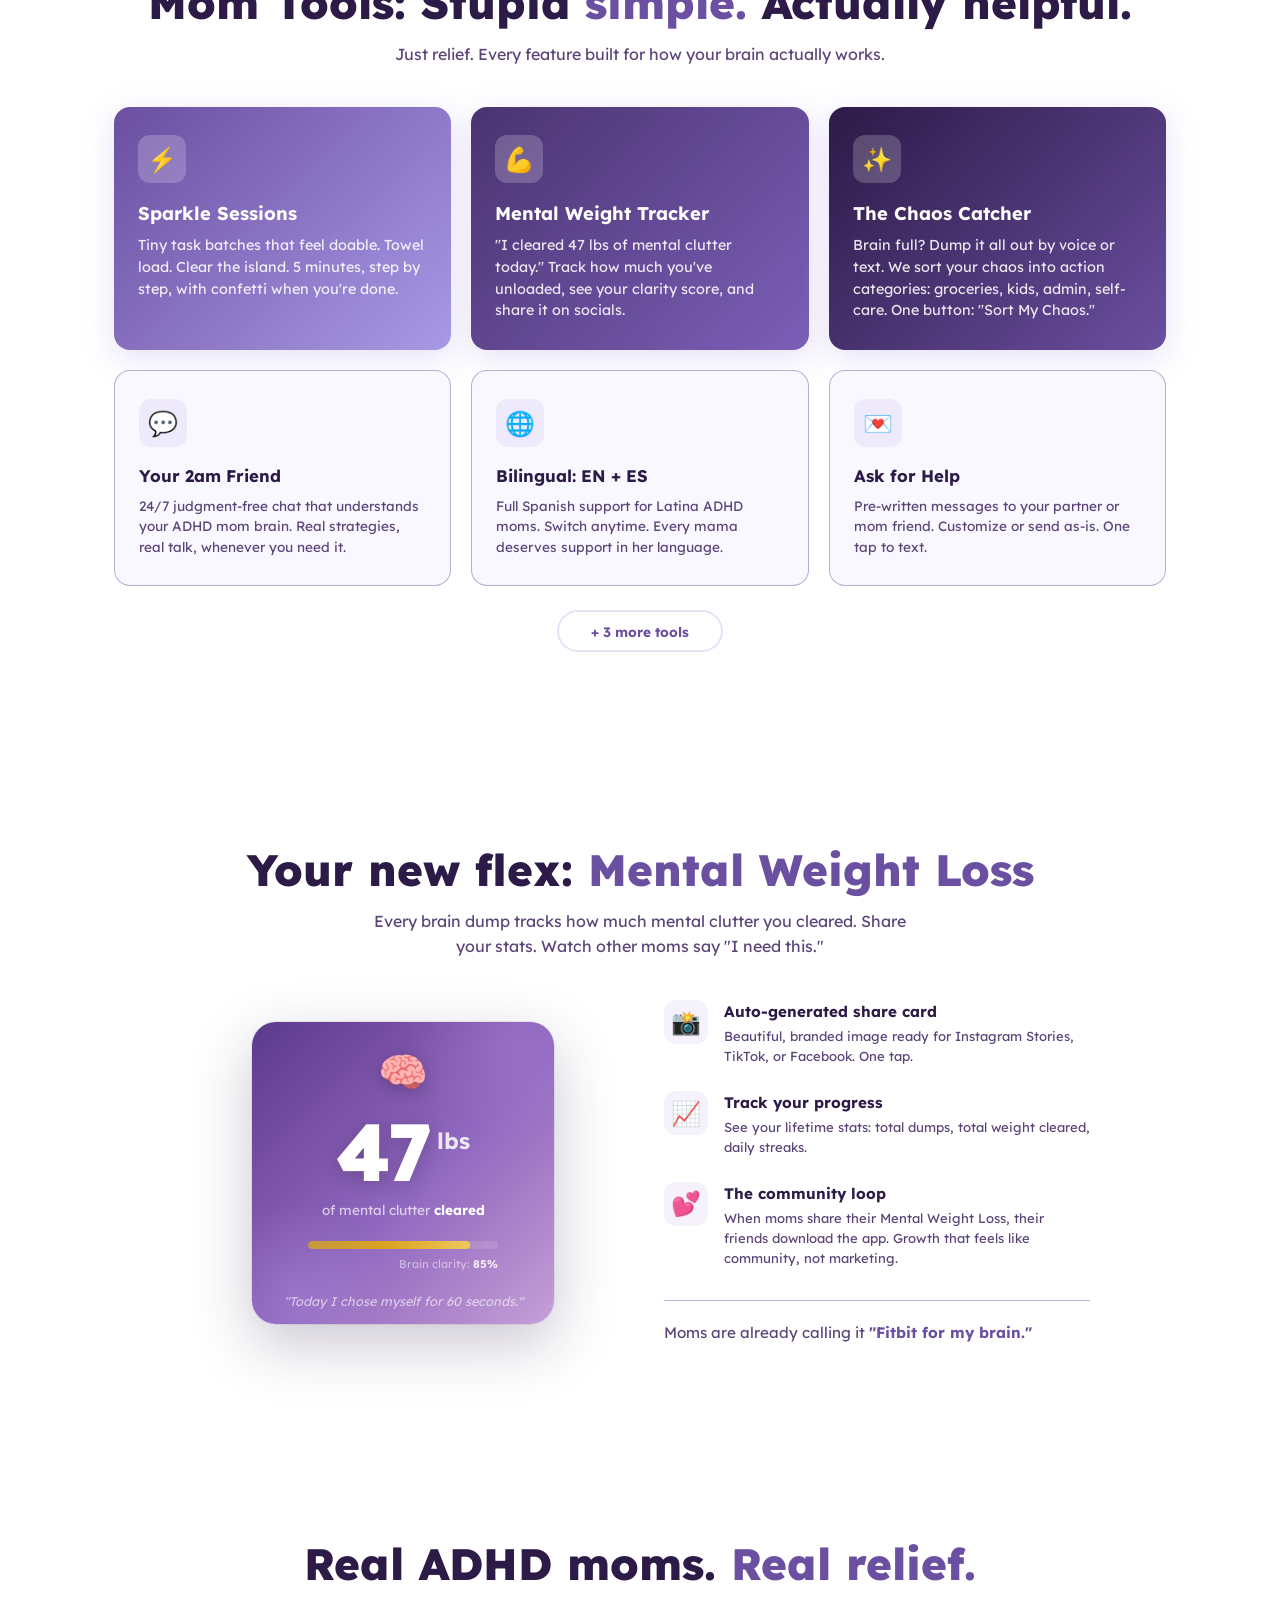
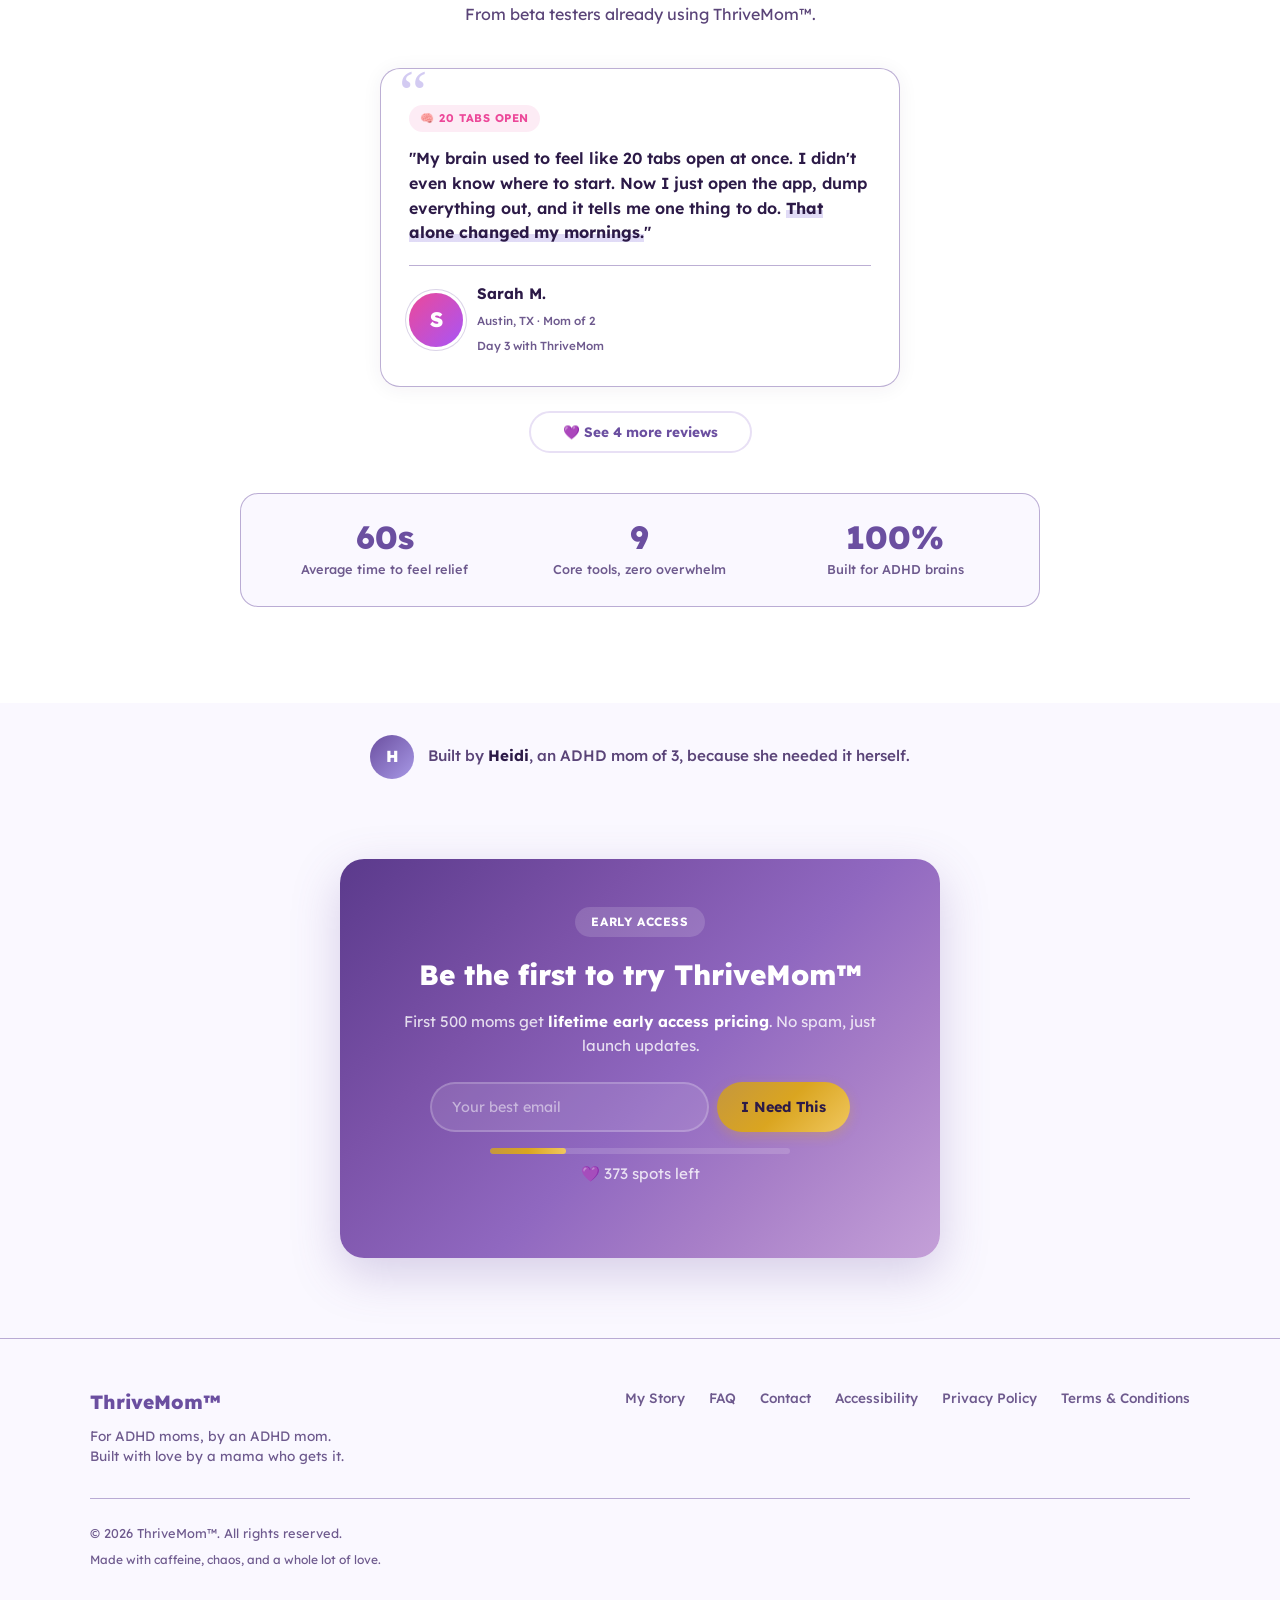
==== commit b5bdd3de: "Add My Story page (EN + ES), update nav, and SEO improvements New pages: - /story.html and /es/story" ====
--- a/index.html
+++ b/index.html
@@ -179,7 +179,7 @@
     <a href="/" class="nav-logo">ThriveMom™</a>
     <div class="nav-links" id="navLinks">
       <a href="#features">Features</a>
-      <a href="#proof">About</a>
+      <a href="/story.html">My Story</a>
       <a href="/faq.html">FAQ</a>
       <a href="#waitlist" class="nav-cta">I need this</a>
       <a href="/es/" class="lang-toggle" aria-label="Switch language">
@@ -560,6 +560,7 @@
         <p>For ADHD moms, by an ADHD mom.<br>Built with love by a mama who gets it.</p>
       </div>
       <div class="footer-links">
+        <a href="/story.html">My Story</a>
         <a href="/faq.html">FAQ</a>
         <a href="mailto:support@thrivemom.app">Contact</a>
         <a href="/accessibility.html">Accessibility</a>
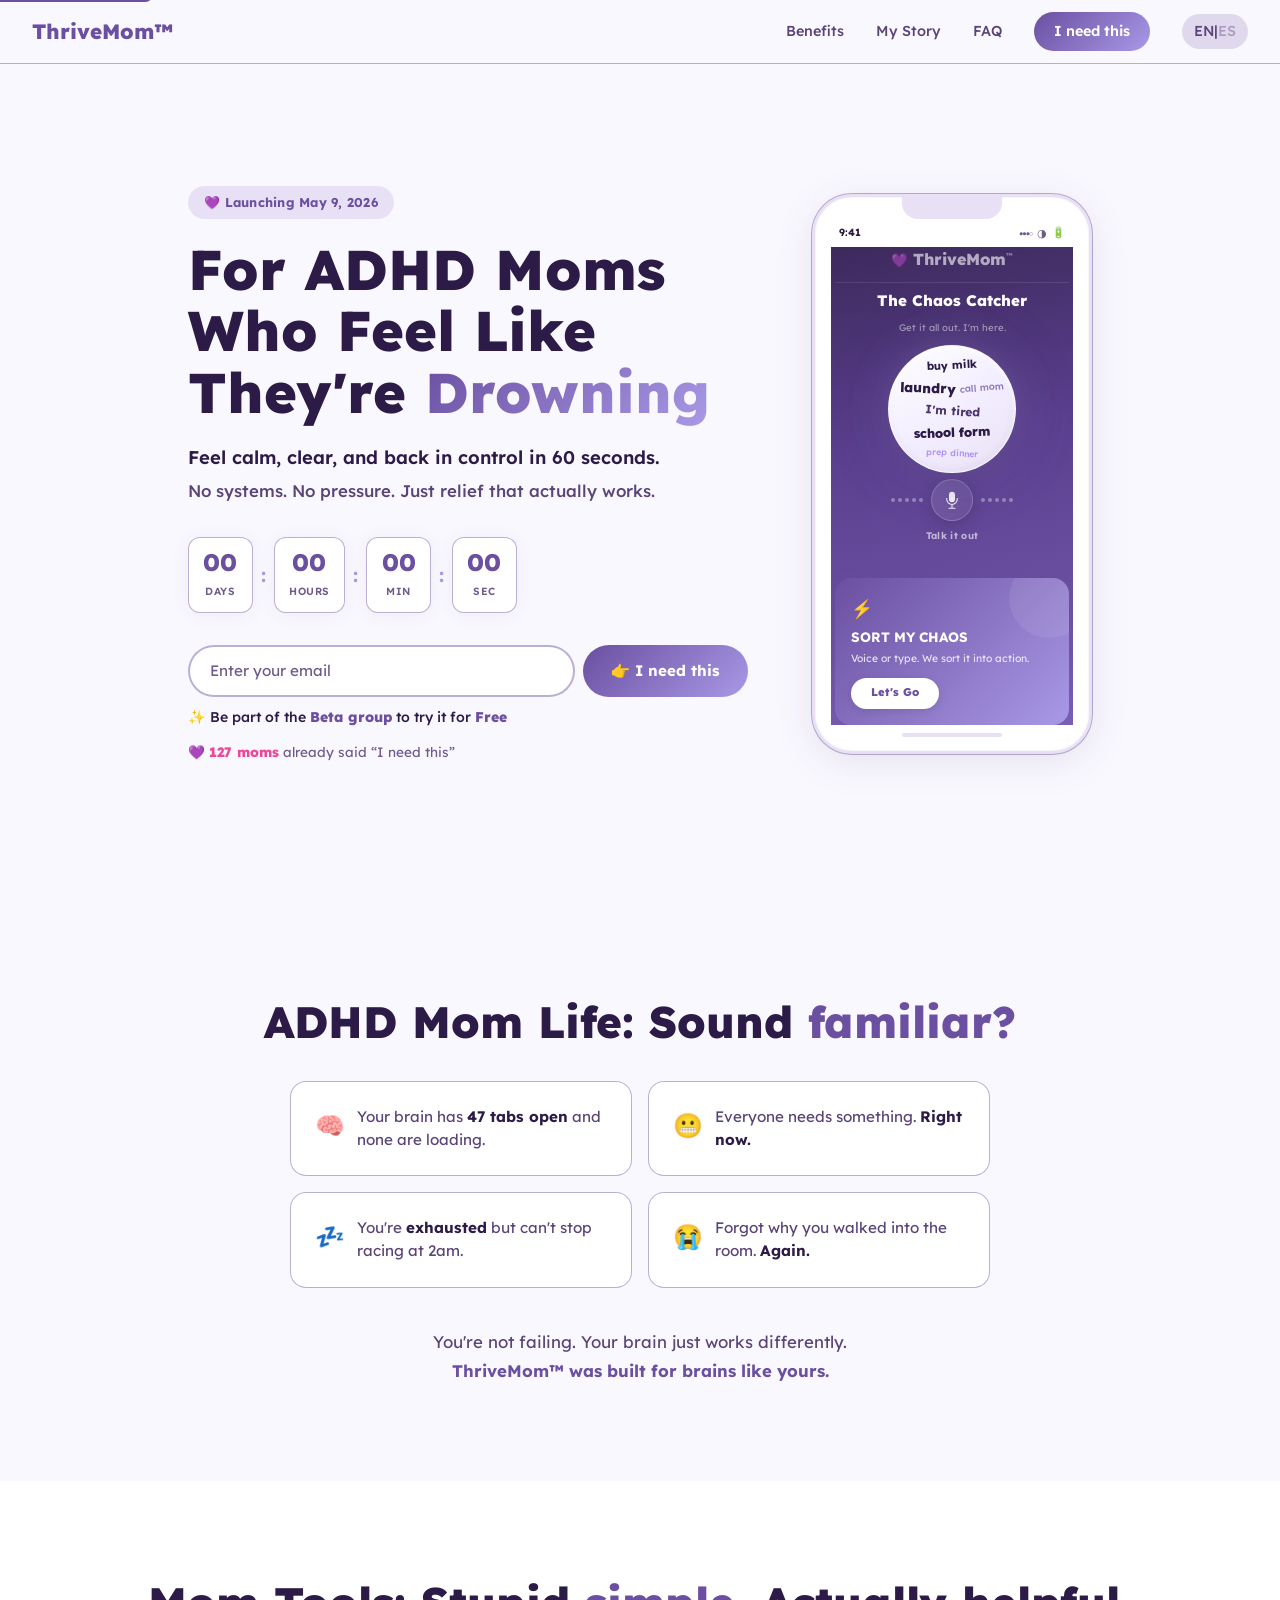
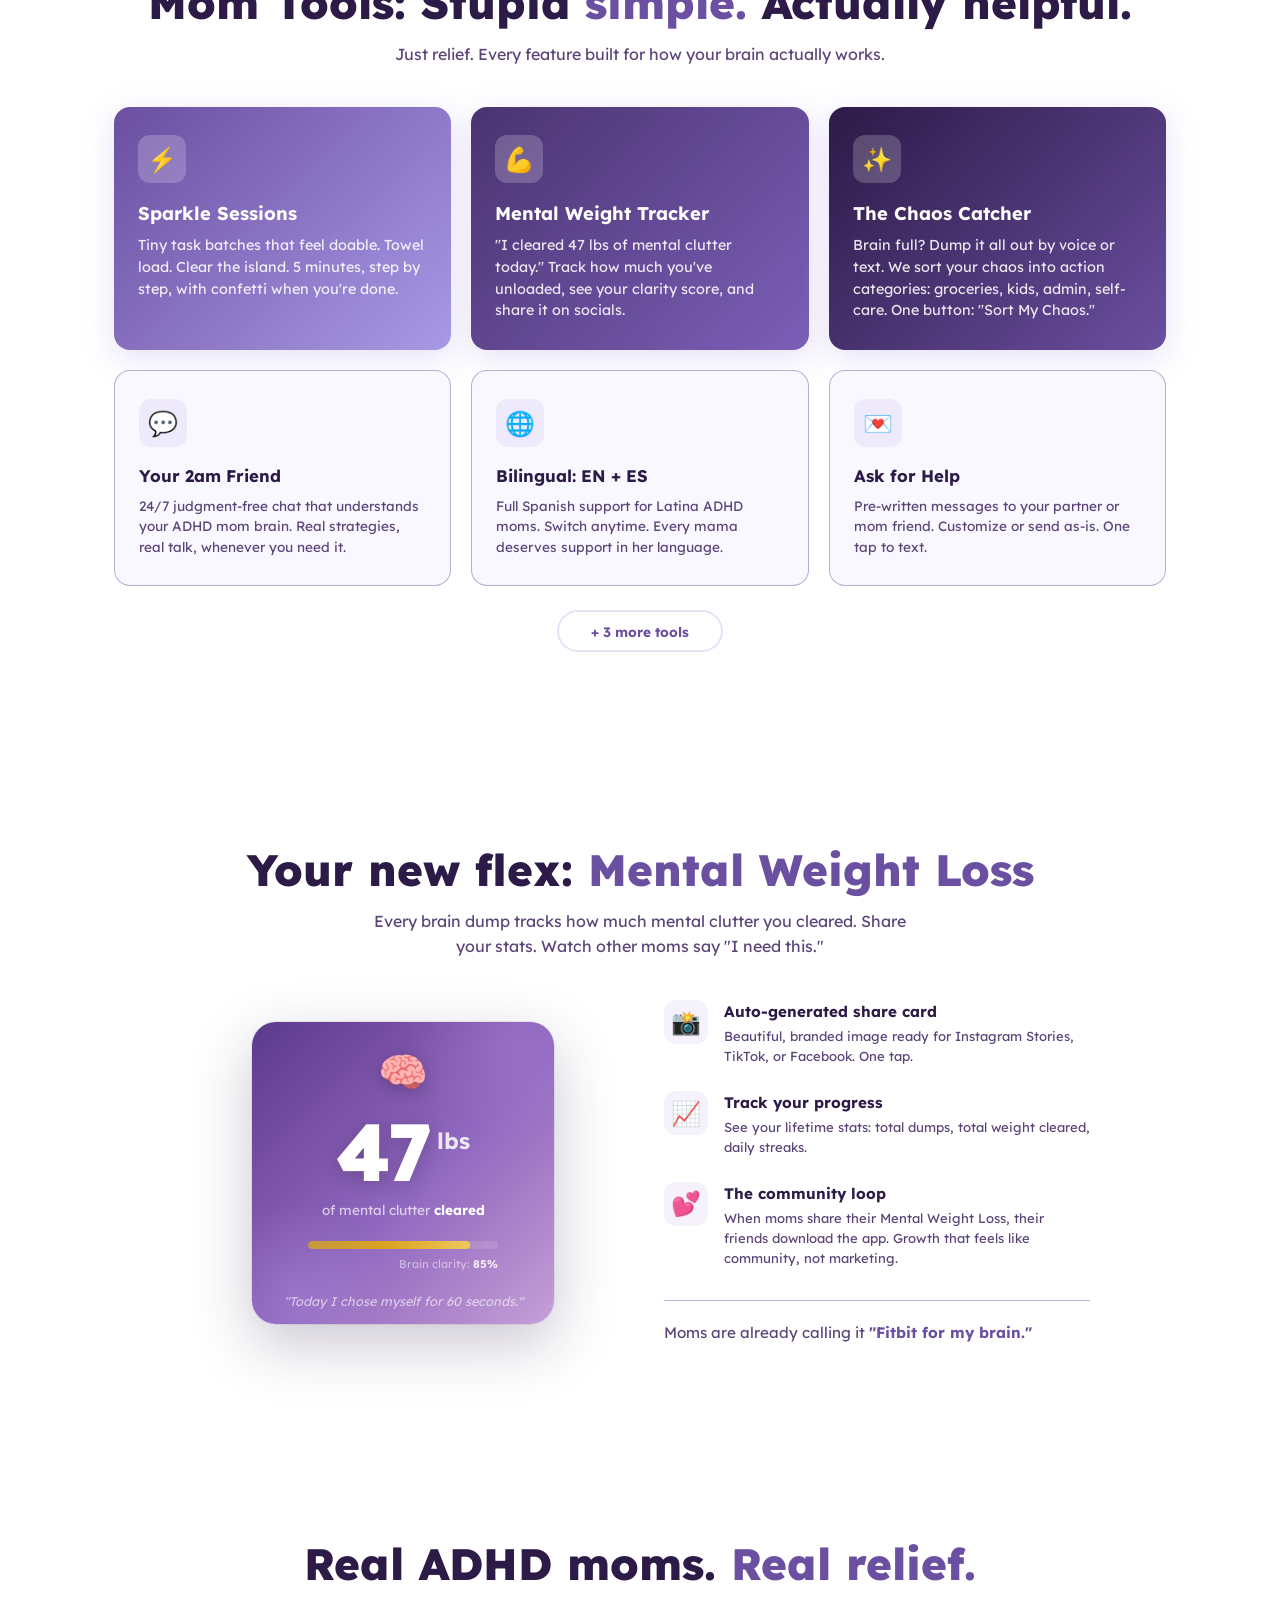
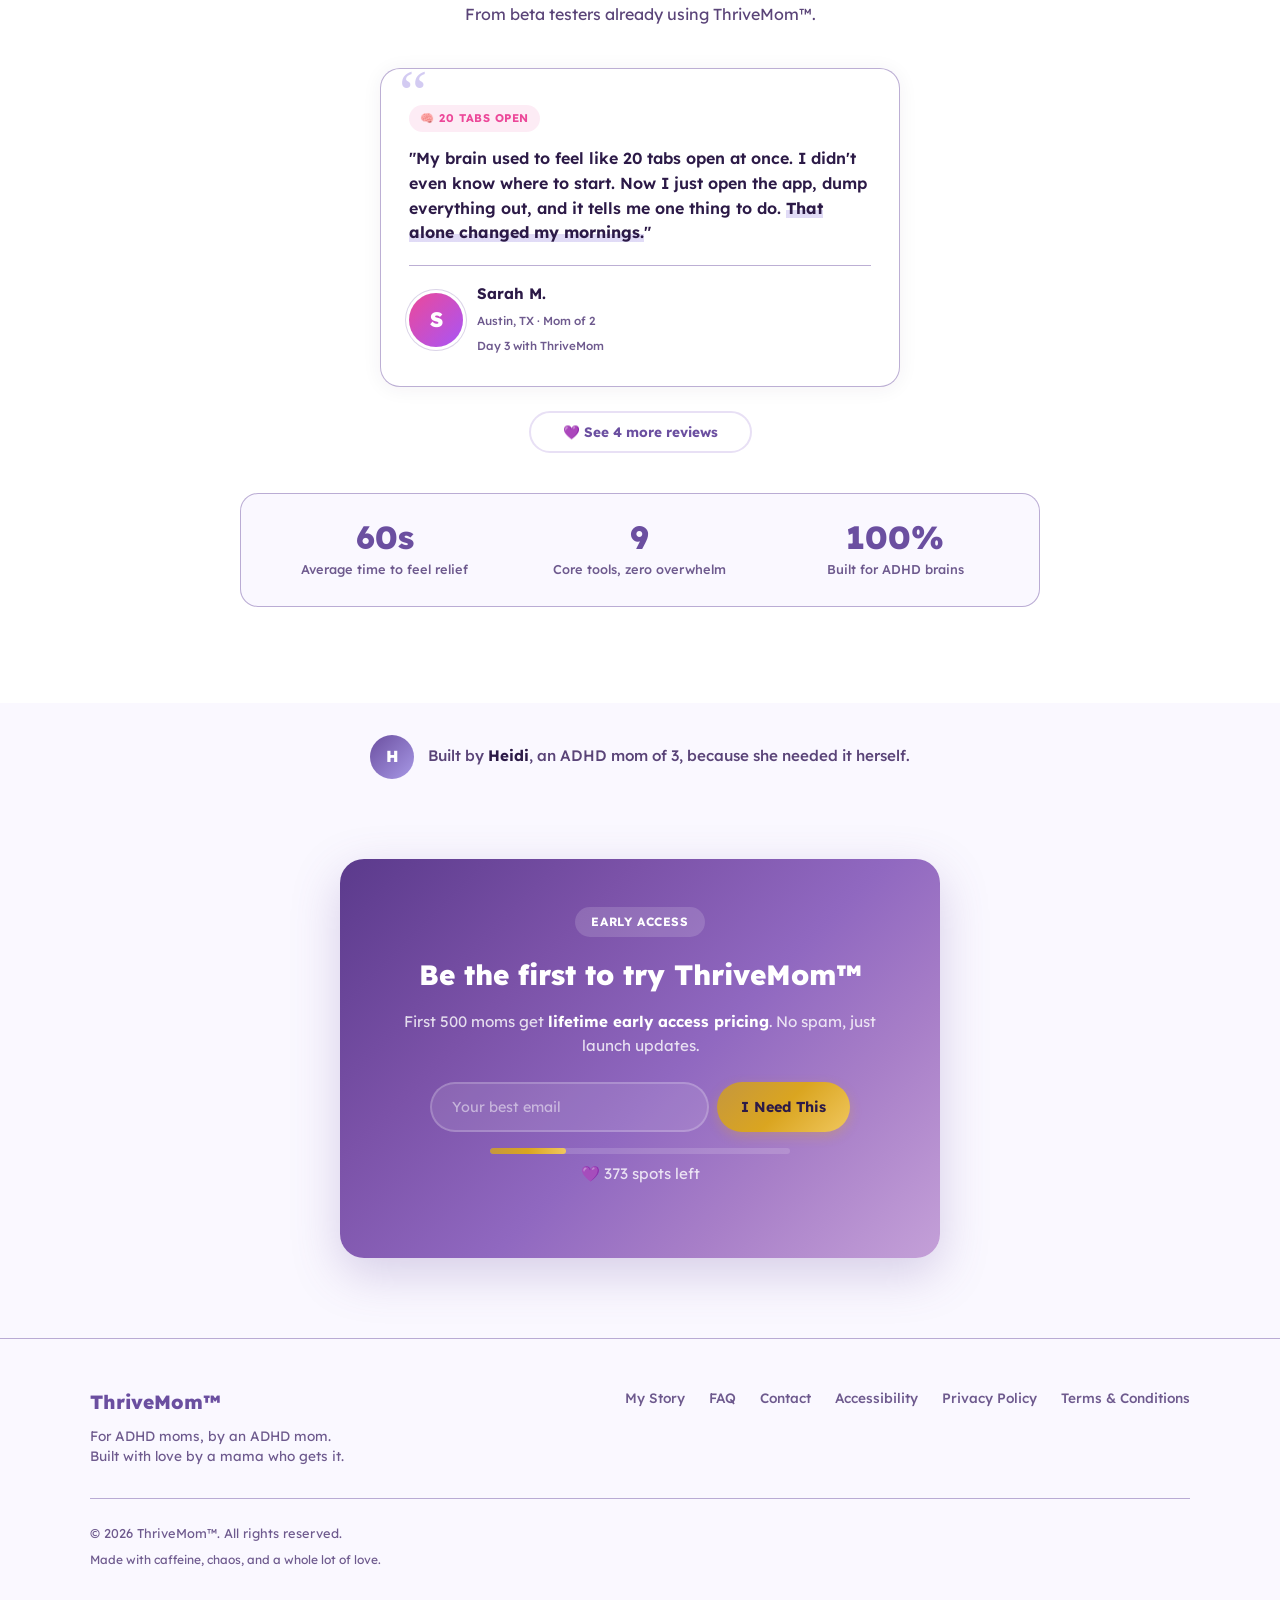
==== commit 2bae8874: "Rename nav link "Features" to "Benefits" (EN) / "Beneficios" (ES) Updates the primary nav label acro" ====
--- a/index.html
+++ b/index.html
@@ -178,7 +178,7 @@
   <nav aria-label="Main navigation">
     <a href="/" class="nav-logo">ThriveMom™</a>
     <div class="nav-links" id="navLinks">
-      <a href="#features">Features</a>
+      <a href="#features">Benefits</a>
       <a href="/story.html">My Story</a>
       <a href="/faq.html">FAQ</a>
       <a href="#waitlist" class="nav-cta">I need this</a>
